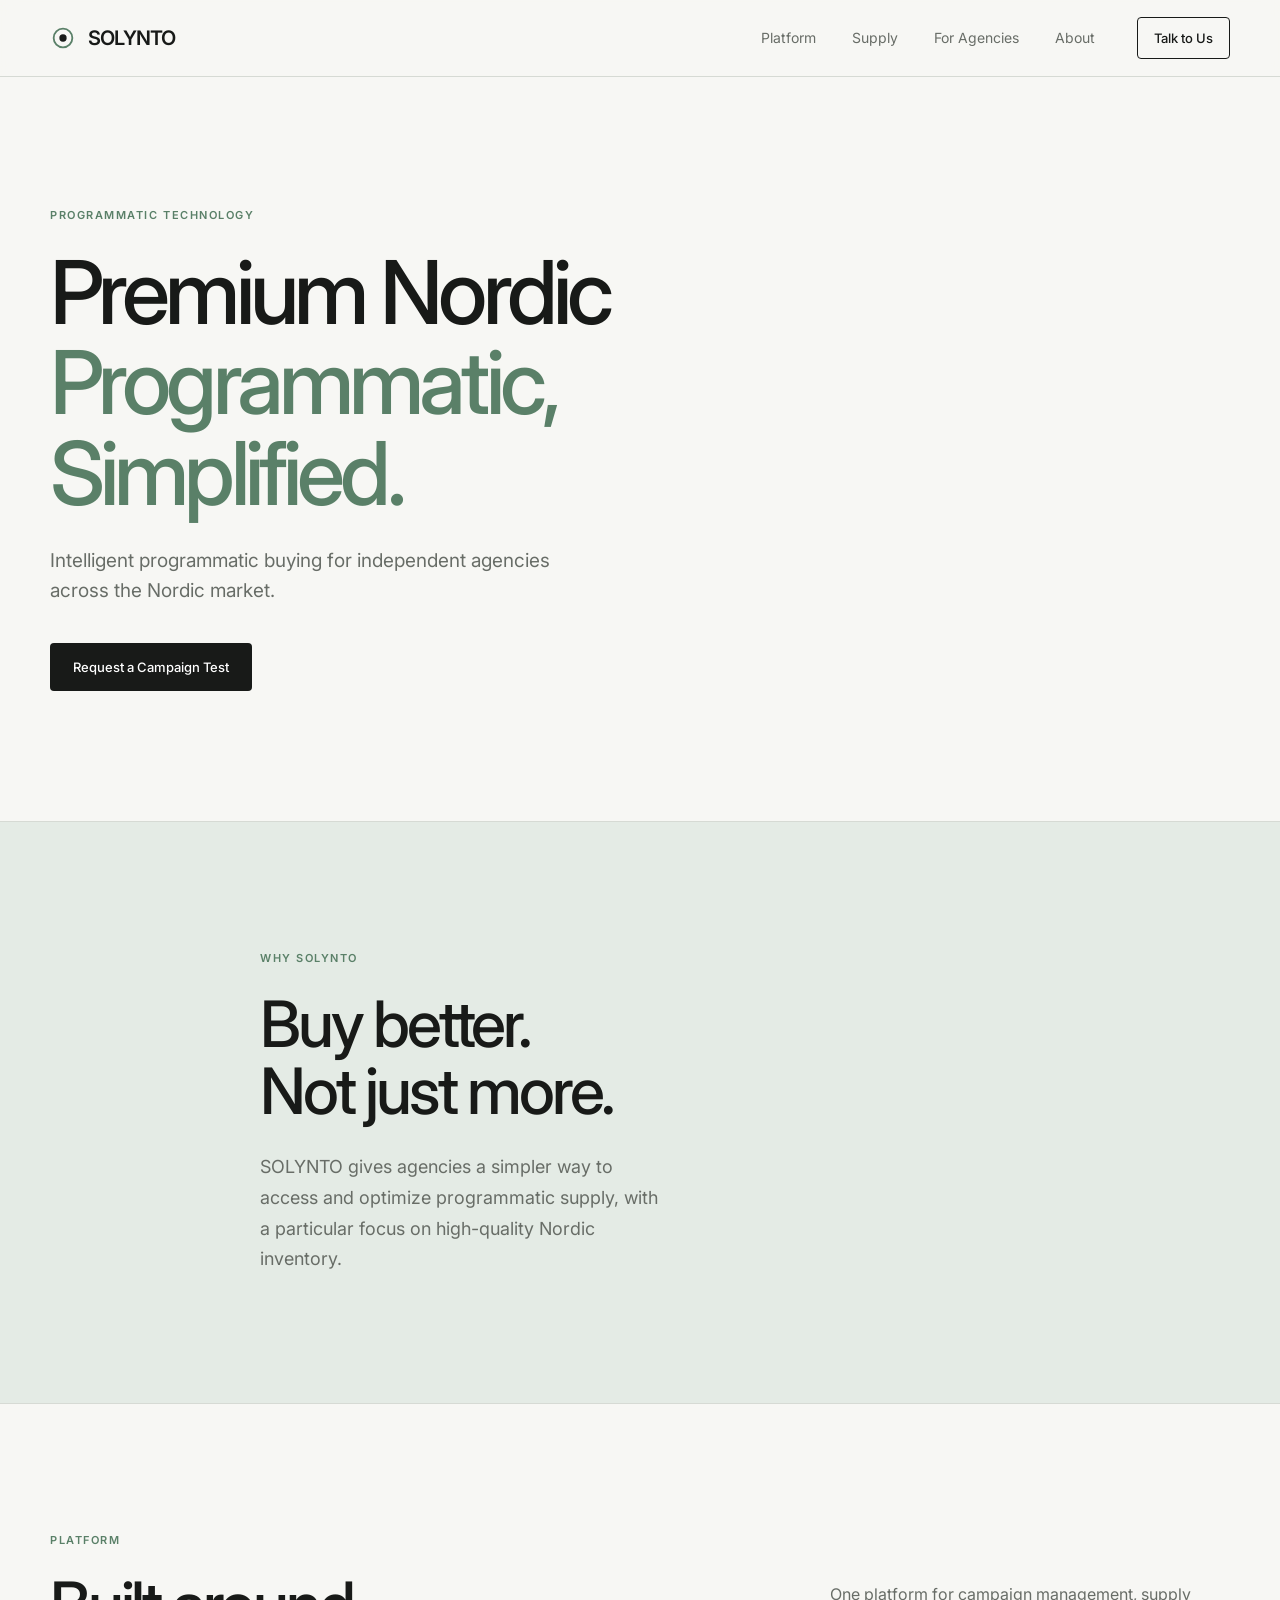
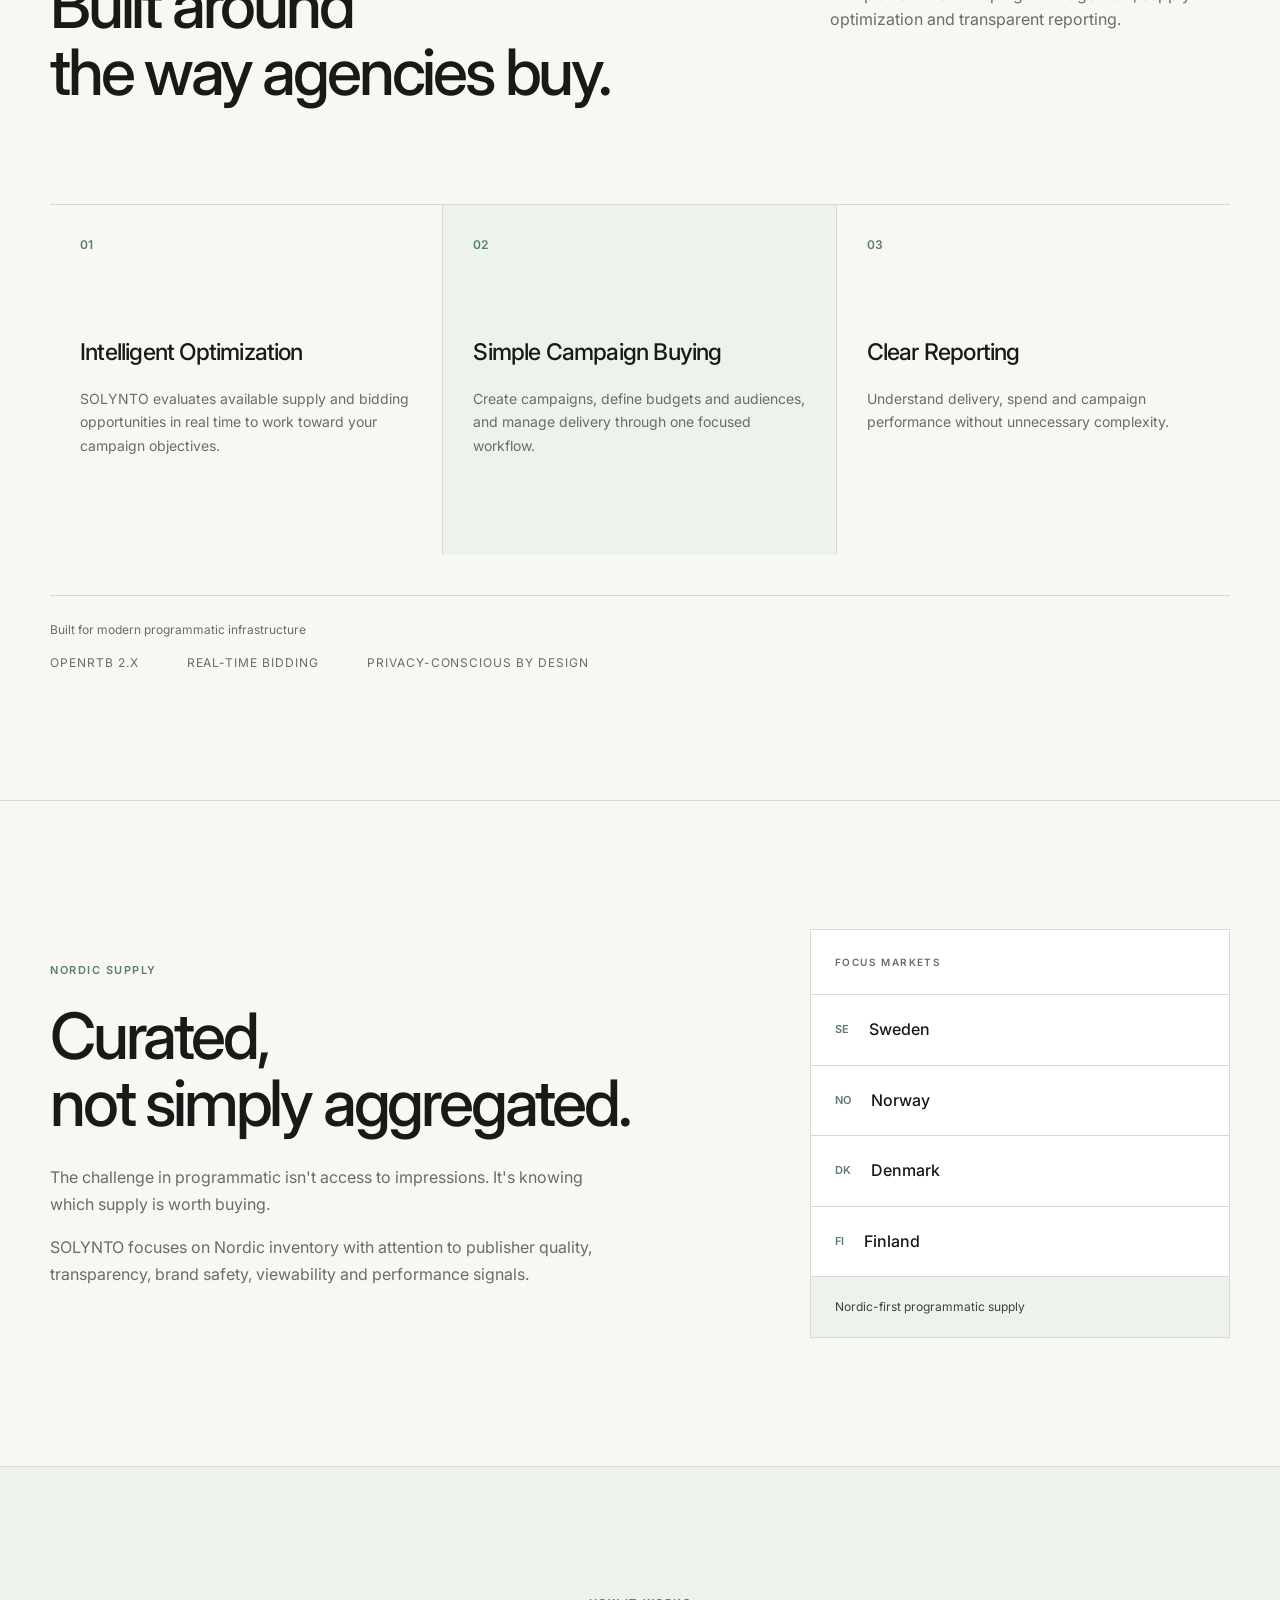
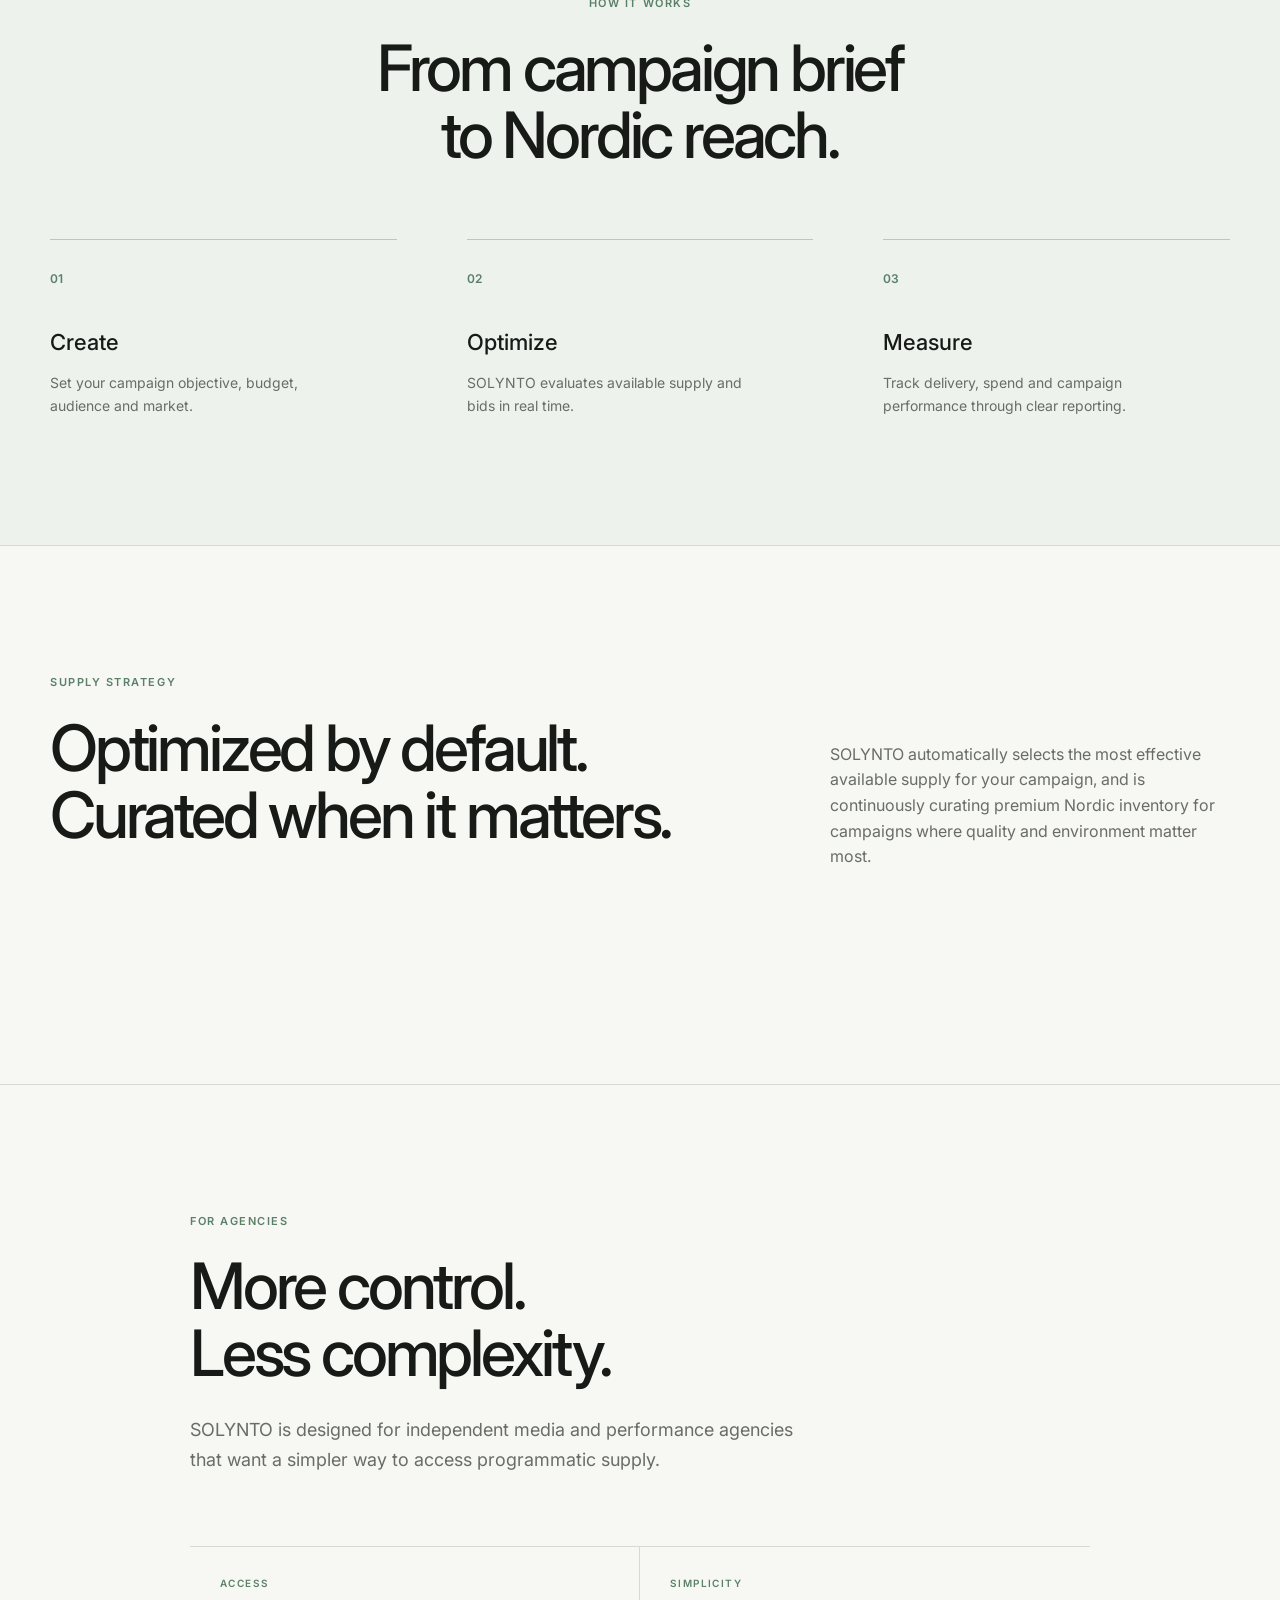
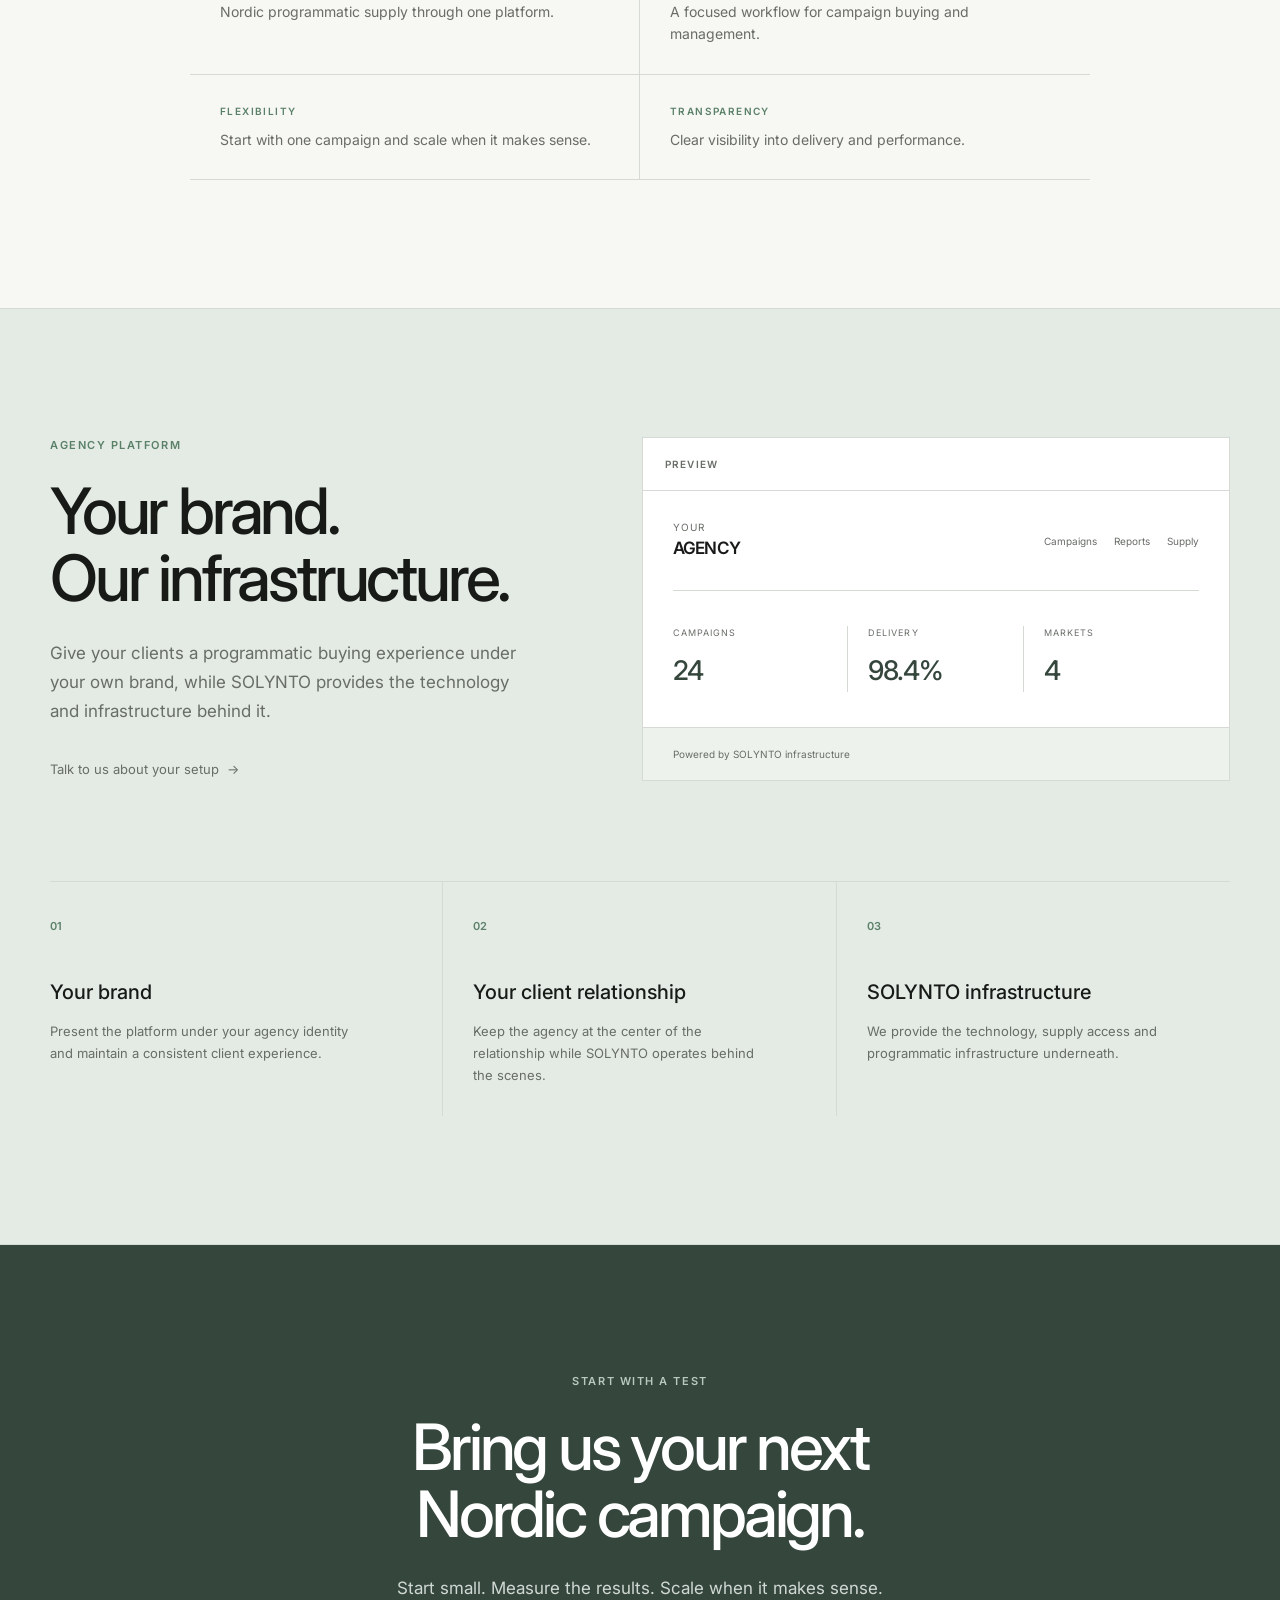
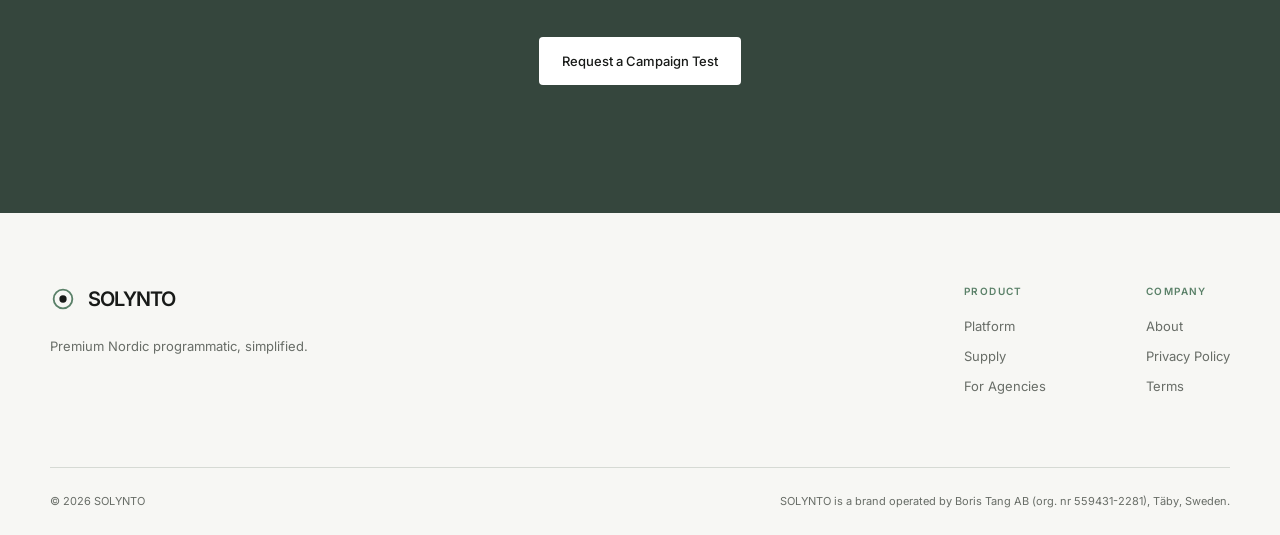
==== index.html @ 1b552c91 "SOLYNTO brand website: static marketing site Pure HTML/CSS single-page site with about and legal pag" ====
<!DOCTYPE html>
<html lang="en">
<head>
  <meta charset="UTF-8" />
  <meta name="viewport" content="width=device-width, initial-scale=1.0" />

  <title>SOLYNTO — Premium Nordic Programmatic</title>
  <meta name="description" content="SOLYNTO helps independent agencies access premium Nordic programmatic inventory through intelligent, simplified buying." />

  <meta property="og:type" content="website" />
  <meta property="og:site_name" content="SOLYNTO" />
  <meta property="og:title" content="SOLYNTO — Premium Nordic Programmatic, Simplified." />
  <meta property="og:description" content="Intelligent programmatic buying for independent agencies across the Nordic market." />
  <meta property="og:url" content="https://solynto.com/" />
  <meta property="og:image" content="https://solynto.com/og-image.png" />
  <meta property="og:image:width" content="1200" />
  <meta property="og:image:height" content="630" />

  <link rel="icon" href="favicon.svg" type="image/svg+xml" />

  <link rel="preconnect" href="https://fonts.googleapis.com">
  <link rel="preconnect" href="https://fonts.gstatic.com" crossorigin>
  <link
    href="https://fonts.googleapis.com/css2?family=Inter:wght@400;500;600&display=swap"
    rel="stylesheet"
  />

  <link rel="stylesheet" href="style.css" />
</head>

<body>
  <!-- NAVIGATION -->
  <header class="site-header">
    <div class="container nav">
      <a href="index.html" class="logo">
        <svg class="logo-mark" viewBox="0 0 64 64" aria-hidden="true"><circle cx="32" cy="32" r="23" fill="none" stroke="#5a8068" stroke-width="4.5"/><circle cx="32" cy="32" r="9" fill="#181a18"/></svg>
        SOLYNTO
      </a>

      <nav class="nav-links">
        <a href="index.html#platform">Platform</a>
        <a href="index.html#supply">Supply</a>
        <a href="index.html#agencies">For Agencies</a>
        <a href="about.html">About</a>
      </nav>

      <a href="mailto:info@solynto.com?subject=Talk%20to%20SOLYNTO" class="nav-cta">
        Talk to Us
      </a>
    </div>
  </header>


  <main>

    <!-- HERO -->
    <section class="hero">
      <div class="container">

        <div class="hero-copy">

          <div class="eyebrow">
            PROGRAMMATIC TECHNOLOGY
          </div>

          <h1>
            Premium Nordic
            <span>Programmatic, Simplified.</span>
          </h1>

          <p class="hero-text">
            Intelligent programmatic buying for independent agencies
            across the Nordic market.
          </p>

          <div class="hero-actions">
            <a href="mailto:info@solynto.com?subject=Campaign%20Test%20Request" class="button button-dark">
              Request a Campaign Test
            </a>
          </div>

        </div>

      </div>
    </section>


    <!-- INTRO -->
    <section class="section section--soft">
      <div class="container container--narrow">
        <div class="section-head section-head--narrow">

          <div class="eyebrow">
            WHY SOLYNTO
          </div>

          <h2>
            Buy better.
            <br />
            Not just more.
          </h2>

          <p>
            SOLYNTO gives agencies a simpler way to access and optimize
            programmatic supply, with a particular focus on high-quality
            Nordic inventory.
          </p>

        </div>
      </div>
    </section>


    <!-- FEATURES -->
    <section class="section features" id="platform">
      <div class="container">

        <div class="section-head">
          <div>
            <div class="eyebrow">PLATFORM</div>

            <h2>
              Built around
              <br />
              the way agencies buy.
            </h2>
          </div>

          <p>
            One platform for campaign management, supply optimization
            and transparent reporting.
          </p>
        </div>


        <div class="feature-grid">

          <article class="feature-card">
            <div class="feature-number">01</div>

            <h3>
              Intelligent Optimization
            </h3>

            <p>
              SOLYNTO evaluates available supply and bidding
              opportunities in real time to work toward your
              campaign objectives.
            </p>
          </article>


          <article class="feature-card">
            <div class="feature-number">02</div>

            <h3>
              Simple Campaign Buying
            </h3>

            <p>
              Create campaigns, define budgets and audiences,
              and manage delivery through one focused workflow.
            </p>
          </article>


          <article class="feature-card">
            <div class="feature-number">03</div>

            <h3>
              Clear Reporting
            </h3>

            <p>
              Understand delivery, spend and campaign performance
              without unnecessary complexity.
            </p>
          </article>

        </div>


        <div class="tech-strip">
          <p>
            Built for modern programmatic infrastructure
          </p>

          <div>
            <span>OpenRTB 2.x</span>
            <span>Real-time bidding</span>
            <span>Privacy-conscious by design</span>
          </div>
        </div>

      </div>
    </section>


    <!-- SUPPLY -->
    <section class="section supply-section" id="supply">
      <div class="container supply-grid">

        <div class="supply-copy">

          <div class="eyebrow">
            NORDIC SUPPLY
          </div>

          <h2>
            Curated,
            <br />
            not simply aggregated.
          </h2>

          <p>
            The challenge in programmatic isn't access to impressions.
            It's knowing which supply is worth buying.
          </p>

          <p>
            SOLYNTO focuses on Nordic inventory with attention to
            publisher quality, transparency, brand safety,
            viewability and performance signals.
          </p>

        </div>


        <div class="supply-panel">

          <div class="panel-title">
            FOCUS MARKETS
          </div>

          <div class="market">
            <span>SE</span>
            <strong>Sweden</strong>
          </div>

          <div class="market">
            <span>NO</span>
            <strong>Norway</strong>
          </div>

          <div class="market">
            <span>DK</span>
            <strong>Denmark</strong>
          </div>

          <div class="market">
            <span>FI</span>
            <strong>Finland</strong>
          </div>

          <div class="panel-bottom">
            Nordic-first programmatic supply
          </div>

        </div>

      </div>
    </section>


    <!-- HOW IT WORKS -->
    <section class="section section--tint process">
      <div class="container">

        <div class="section-head section-head--center">

          <div class="eyebrow">
            HOW IT WORKS
          </div>

          <h2>
            From campaign brief
            <br />
            to Nordic reach.
          </h2>

        </div>


        <div class="process-grid">

          <div class="process-item">
            <span>01</span>

            <h3>Create</h3>

            <p>
              Set your campaign objective, budget, audience
              and market.
            </p>
          </div>


          <div class="process-item">
            <span>02</span>

            <h3>Optimize</h3>

            <p>
              SOLYNTO evaluates available supply and bids
              in real time.
            </p>
          </div>


          <div class="process-item">
            <span>03</span>

            <h3>Measure</h3>

            <p>
              Track delivery, spend and campaign performance
              through clear reporting.
            </p>
          </div>

        </div>

      </div>
    </section>


    <!-- SUPPLY STRATEGY -->
    <section class="section strategy">
      <div class="container">

        <div class="eyebrow">
          SUPPLY STRATEGY
        </div>

        <div class="section-head">

          <h2>
            Optimized by default.
            <br />
            Curated when it matters.
          </h2>

          <p>
            SOLYNTO automatically selects the most effective
            available supply for your campaign, and is
            continuously curating premium Nordic inventory
            for campaigns where quality and environment
            matter most.
          </p>

        </div>

      </div>
    </section>


    <!-- AGENCIES -->
    <section class="section agency-section" id="agencies">
      <div class="container container--mid">

        <div class="eyebrow">
          FOR AGENCIES
        </div>

        <h2>
          More control.
          <br />
          Less complexity.
        </h2>

        <p>
          SOLYNTO is designed for independent media and
          performance agencies that want a simpler way to
          access programmatic supply.
        </p>


        <div class="agency-points">

          <div>
            <strong>ACCESS</strong>
            <span>
              Nordic programmatic supply through one platform.
            </span>
          </div>

          <div>
            <strong>SIMPLICITY</strong>
            <span>
              A focused workflow for campaign buying and management.
            </span>
          </div>

          <div>
            <strong>FLEXIBILITY</strong>
            <span>
              Start with one campaign and scale when it makes sense.
            </span>
          </div>

          <div>
            <strong>TRANSPARENCY</strong>
            <span>
              Clear visibility into delivery and performance.
            </span>
          </div>

        </div>

      </div>
    </section>


    <!-- AGENCY-BRANDED PLATFORM -->
    <section class="section section--soft white-label-section">
      <div class="container white-label-grid">

        <div class="white-label-copy">

          <div class="eyebrow">
            AGENCY PLATFORM
          </div>

          <h2>
            Your brand.
            <br />
            Our infrastructure.
          </h2>

          <p>
            Give your clients a programmatic buying experience
            under your own brand, while SOLYNTO provides the
            technology and infrastructure behind it.
          </p>

          <a href="mailto:info@solynto.com?subject=Agency%20Platform%20Inquiry" class="text-link">
            Talk to us about your setup
            <span>→</span>
          </a>

        </div>


        <div class="white-label-panel">

          <div class="white-label-header">
            <span>PREVIEW</span>
          </div>

          <div class="platform-brand">
            <div class="mock-logo">
              YOUR
              <strong>AGENCY</strong>
            </div>

            <div class="mock-nav">
              Campaigns
              Reports
              Supply
            </div>
          </div>

          <div class="platform-line"></div>

          <div class="platform-metrics">

            <div>
              <span>CAMPAIGNS</span>
              <strong>24</strong>
            </div>

            <div>
              <span>DELIVERY</span>
              <strong>98.4%</strong>
            </div>

            <div>
              <span>MARKETS</span>
              <strong>4</strong>
            </div>

          </div>

          <div class="platform-footer">
            Powered by SOLYNTO infrastructure
          </div>

        </div>

      </div>


      <div class="container white-label-points">

        <div>
          <strong>01</strong>

          <h3>Your brand</h3>

          <p>
            Present the platform under your agency identity
            and maintain a consistent client experience.
          </p>
        </div>


        <div>
          <strong>02</strong>

          <h3>Your client relationship</h3>

          <p>
            Keep the agency at the center of the relationship
            while SOLYNTO operates behind the scenes.
          </p>
        </div>


        <div>
          <strong>03</strong>

          <h3>SOLYNTO infrastructure</h3>

          <p>
            We provide the technology, supply access and
            programmatic infrastructure underneath.
          </p>
        </div>

      </div>
    </section>


    <!-- CTA -->
    <section class="section section--dark cta-section" id="contact">
      <div class="container cta-inner">

        <div class="eyebrow">
          START WITH A TEST
        </div>

        <h2>
          Bring us your next
          <br />
          Nordic campaign.
        </h2>

        <p>
          Start small. Measure the results. Scale when it makes sense.
        </p>

        <a href="mailto:info@solynto.com?subject=Campaign%20Test%20Request" class="button button-light">
          Request a Campaign Test
        </a>

      </div>
    </section>

  </main>


  <!-- FOOTER -->
  <footer class="footer">
    <div class="container footer-top">

      <div>
        <a href="index.html" class="logo">
          <svg class="logo-mark" viewBox="0 0 64 64" aria-hidden="true"><circle cx="32" cy="32" r="23" fill="none" stroke="#5a8068" stroke-width="4.5"/><circle cx="32" cy="32" r="9" fill="#181a18"/></svg>
          SOLYNTO
        </a>

        <p>
          Premium Nordic programmatic,
          simplified.
        </p>
      </div>

      <div class="footer-links">

        <div>
          <span>PRODUCT</span>
          <a href="index.html#platform">Platform</a>
          <a href="index.html#supply">Supply</a>
          <a href="index.html#agencies">For Agencies</a>
        </div>

        <div>
          <span>COMPANY</span>
          <a href="about.html">About</a>
          <a href="privacy.html">Privacy Policy</a>
          <a href="terms.html">Terms</a>
        </div>

      </div>

    </div>


    <div class="container footer-bottom">

      <span>
        © 2026 SOLYNTO
      </span>

      <span>
        SOLYNTO is a brand operated by Boris Tang AB
        (org. nr 559431-2281), Täby, Sweden.
      </span>

    </div>
  </footer>

</body>
</html>
---- style.css ----
/* Design tokens */
:root {
  --bg: #f7f7f4;
  --surface: #ffffff;
  --surface-soft: #e4ebe5;
  --surface-green: #edf2ed;
  --text: #181a18;
  --muted: #686d67;
  --green: #5a8068;
  --green-dark: #35463d;
  --green-light: #b8c9bd;
  --border: #d6dad4;
  --max-width: 1180px;
  --radius: 4px;
  --section-pad: clamp(90px, 10vw, 150px);
}

/* Reset */
* { box-sizing: border-box; }

html { scroll-behavior: smooth; }

body {
  margin: 0;
  background: var(--bg);
  color: var(--text);
  font-family: Inter, -apple-system, BlinkMacSystemFont, "Segoe UI", sans-serif;
  font-size: 16px;
  line-height: 1.6;
}

a { color: inherit; text-decoration: none; }

/* Layout */
.container { width: min(calc(100% - 48px), var(--max-width)); margin-inline: auto; }
.container--mid { max-width: 900px; }
.container--narrow { max-width: 760px; }

.section { padding: var(--section-pad) 0; border-top: 1px solid var(--border); }
.section--soft { background: var(--surface-soft); }
.section--tint { background: var(--surface-green); }
.section--dark { background: var(--green-dark); color: #fff; }

/* Typography */
.eyebrow { color: var(--green); font-size: 11px; font-weight: 600; letter-spacing: 0.14em; text-transform: uppercase; }

.section-head { display: flex; justify-content: space-between; gap: 80px; margin-bottom: 70px; }
.section-head > p { max-width: 400px; margin-top: 50px; color: var(--muted); }
.section-head--center { display: block; text-align: center; }
.section-head--center p { margin-inline: auto; }
.section-head--narrow { display: block; max-width: 650px; margin-bottom: 0; }
.section-head--narrow p { margin: 0; color: var(--muted); font-size: 18px; line-height: 1.7; }

.section-head h1,
.section-head h2,
.supply-copy h2,
.agency-section h2,
.white-label-copy h2,
.cta-inner h2 {
  margin: 22px 0 28px;
  font-size: clamp(36px, 5vw, 64px);
  font-weight: 500;
  letter-spacing: -0.05em;
  line-height: 1.05;
}

/* Navigation */
.site-header {
  position: sticky;
  top: 0;
  z-index: 100;
  background: rgba(247, 247, 244, 0.92);
  -webkit-backdrop-filter: blur(8px);
  backdrop-filter: blur(8px);
  border-bottom: 1px solid var(--border);
}

section[id] { scroll-margin-top: 84px; }

.nav { height: 76px; display: flex; align-items: center; justify-content: space-between; }

.logo { display: inline-flex; align-items: center; gap: 12px; font-size: 20px; font-weight: 600; letter-spacing: -0.04em; }
.logo-mark { width: 26px; height: 26px; flex-shrink: 0; }

.nav-links { display: flex; gap: 36px; margin-left: auto; margin-right: 42px; }
.nav-links a { color: var(--muted); font-size: 14px; transition: color 0.2s ease; }
.nav-links a:hover { color: var(--green-dark); }

.nav-cta {
  padding: 10px 16px;
  border: 1px solid var(--text);
  border-radius: var(--radius);
  font-size: 13px;
  font-weight: 500;
  transition: background 0.2s ease, color 0.2s ease;
}
.nav-cta:hover { background: var(--text); color: #fff; }

/* Buttons */
.button {
  display: inline-flex;
  align-items: center;
  justify-content: center;
  min-height: 48px;
  padding: 0 22px;
  border: 1px solid transparent;
  border-radius: var(--radius);
  font-size: 13px;
  font-weight: 500;
  transition: background 0.2s ease, color 0.2s ease;
}
.button-dark { background: var(--text); color: #fff; }
.button-dark:hover { background: var(--green-dark); }
.button-light { background: #fff; color: var(--text); }
.button-light:hover { background: var(--surface-green); }

.text-link { display: inline-flex; align-items: center; gap: 8px; color: var(--muted); font-size: 13px; transition: color 0.2s ease; }
.text-link:hover { color: var(--green-dark); }

/* Hero */
.hero { padding: clamp(80px, 11vw, 130px) 0; }

.hero h1 {
  max-width: 720px;
  margin: 22px 0 28px;
  font-size: clamp(48px, 7vw, 88px);
  font-weight: 500;
  letter-spacing: -0.055em;
  line-height: 1.03;
}
.hero h1 span { color: var(--green); }

.hero-text { max-width: 560px; margin: 0; color: var(--muted); font-size: 19px; line-height: 1.55; }

.hero-actions { display: flex; flex-wrap: wrap; align-items: center; gap: 28px; margin-top: 38px; }

/* Feature cards */
.feature-grid {
  display: grid;
  grid-template-columns: repeat(3, 1fr);
  border-top: 1px solid var(--border);
}
.feature-card { min-height: 350px; padding: 30px; border-right: 1px solid var(--border); }
.feature-card:last-child { border-right: none; }
.feature-card:nth-child(2) { background: var(--surface-green); }

.feature-number { color: var(--green); font-size: 12px; font-weight: 600; }
.feature-card h3 { margin: 80px 0 16px; font-size: 23px; font-weight: 500; letter-spacing: -0.035em; }
.feature-card p { margin: 0; color: var(--muted); font-size: 14px; line-height: 1.7; }

/* Tech credibility */
.tech-strip { margin-top: 40px; padding-top: 24px; border-top: 1px solid var(--border); }
.tech-strip p { margin: 0 0 14px; color: var(--muted); font-size: 12px; }
.tech-strip div {
  display: flex;
  flex-wrap: wrap;
  gap: 12px 48px;
  color: var(--muted);
  font-size: 12px;
  letter-spacing: 0.08em;
  text-transform: uppercase;
}

/* Supply */
.supply-grid { display: grid; grid-template-columns: 1fr 420px; gap: 120px; align-items: center; }
.supply-copy p { max-width: 570px; color: var(--muted); line-height: 1.7; }

.supply-panel { background: var(--surface); border: 1px solid var(--border); }

.panel-title {
  padding: 24px;
  border-bottom: 1px solid var(--border);
  color: var(--muted);
  font-size: 10px;
  font-weight: 600;
  letter-spacing: 0.14em;
}

.market { display: flex; align-items: center; gap: 20px; padding: 22px 24px; border-bottom: 1px solid var(--border); }
.market span { color: var(--green); font-size: 11px; font-weight: 600; }
.market strong { font-weight: 500; }

.panel-bottom { padding: 20px 24px; background: var(--surface-green); color: var(--green-dark); font-size: 12px; }

/* How it works */
.process-grid { display: grid; grid-template-columns: repeat(3, 1fr); gap: 70px; margin-top: 60px; }
.process-item { padding-top: 25px; border-top: 1px solid var(--green-light); }
.process-item > span { color: var(--green); font-size: 12px; font-weight: 600; }
.process-item h3 { margin: 35px 0 12px; font-size: 22px; font-weight: 500; }
.process-item p { max-width: 280px; margin: 0; color: var(--muted); font-size: 14px; }

/* For agencies */
.agency-section .container > p { max-width: 620px; color: var(--muted); font-size: 18px; line-height: 1.7; }

.agency-points {
  display: grid;
  grid-template-columns: 1fr 1fr;
  margin-top: 70px;
  border-top: 1px solid var(--border);
}
.agency-points div { display: flex; flex-direction: column; gap: 10px; padding: 28px 30px; border-bottom: 1px solid var(--border); }
.agency-points div:nth-child(odd) { border-right: 1px solid var(--border); }
.agency-points strong { color: var(--green); font-size: 10px; font-weight: 600; letter-spacing: 0.14em; }
.agency-points span { color: var(--muted); font-size: 14px; }

/* White label */
.white-label-grid {
  display: grid;
  grid-template-columns: minmax(0, 0.9fr) minmax(400px, 1.1fr);
  gap: 110px;
  align-items: center;
}
.white-label-copy > p { max-width: 500px; margin: 0 0 30px; color: var(--muted); font-size: 17px; line-height: 1.7; }

.white-label-panel { background: var(--surface); border: 1px solid var(--border); }

.white-label-header {
  display: flex;
  align-items: center;
  justify-content: space-between;
  padding: 18px 22px;
  border-bottom: 1px solid var(--border);
  color: var(--muted);
  font-size: 10px;
  font-weight: 600;
  letter-spacing: 0.13em;
}
.platform-brand { display: flex; align-items: center; justify-content: space-between; padding: 28px 30px; }
.mock-logo { display: flex; flex-direction: column; color: var(--muted); font-size: 10px; letter-spacing: 0.12em; }
.mock-logo strong { color: var(--text); font-size: 17px; font-weight: 600; letter-spacing: -0.04em; }
.mock-nav { color: var(--muted); font-size: 10px; word-spacing: 14px; }

.platform-line { height: 1px; margin: 0 30px; background: var(--border); }

.platform-metrics { display: grid; grid-template-columns: repeat(3, 1fr); padding: 35px 30px; }
.platform-metrics div { display: flex; flex-direction: column; gap: 8px; padding-left: 20px; border-right: 1px solid var(--border); }
.platform-metrics div:first-child { padding-left: 0; }
.platform-metrics div:last-child { border-right: none; }
.platform-metrics span { color: var(--muted); font-size: 9px; letter-spacing: 0.12em; }
.platform-metrics strong { color: var(--green-dark); font-size: 27px; font-weight: 500; letter-spacing: -0.04em; }

.platform-footer { padding: 18px 30px; background: var(--surface-green); border-top: 1px solid var(--border); color: var(--muted); font-size: 10px; }

.white-label-points {
  display: grid;
  grid-template-columns: repeat(3, 1fr);
  margin-top: 100px;
  border-top: 1px solid var(--border);
}
.white-label-points > div { padding: 30px; border-right: 1px solid var(--border); }
.white-label-points > div:first-child { padding-left: 0; }
.white-label-points > div:last-child { padding-right: 0; border-right: none; }
.white-label-points > div > strong { color: var(--green); font-size: 11px; font-weight: 600; }
.white-label-points h3 { margin: 38px 0 12px; font-size: 20px; font-weight: 500; }
.white-label-points p { max-width: 300px; margin: 0; color: var(--muted); font-size: 13px; line-height: 1.7; }

/* About / founder */
.founder { margin-top: 48px; padding-top: 32px; border-top: 1px solid var(--border); }
.founder p { margin: 0 0 16px; color: var(--muted); font-size: 16px; line-height: 1.7; }
.founder strong { color: var(--text); font-weight: 500; }
.founder .text-link { margin-top: 8px; }

/* CTA */
.cta-inner { text-align: center; }
.cta-section .eyebrow { color: var(--green-light); }
.cta-section p { margin: 0 auto 35px; color: #d0d8d3; font-size: 17px; }

/* Footer */
.footer-top { display: flex; justify-content: space-between; gap: 100px; padding: 70px 0; }
.footer-top p { max-width: 260px; margin: 16px 0 0; color: var(--muted); font-size: 13px; }

.footer-links { display: flex; gap: 100px; }
.footer-links div { display: flex; flex-direction: column; gap: 9px; }
.footer-links span { margin-bottom: 8px; color: var(--green); font-size: 10px; font-weight: 600; letter-spacing: 0.14em; }
.footer-links a { color: var(--muted); font-size: 13px; }
.footer-links a:hover { color: var(--green-dark); }

.footer-bottom {
  display: flex;
  justify-content: space-between;
  gap: 30px;
  padding: 25px 0;
  border-top: 1px solid var(--border);
  color: var(--muted);
  font-size: 11px;
}

/* Legal pages */
.legal h1 { margin: 22px 0 30px; font-size: clamp(36px, 5vw, 56px); font-weight: 500; letter-spacing: -0.04em; line-height: 1.1; }
.legal h2 { margin: 40px 0 14px; font-size: 20px; font-weight: 500; }
.legal p { margin: 0 0 14px; color: var(--muted); font-size: 15px; line-height: 1.7; }
.legal a { color: var(--green-dark); text-decoration: underline; }

/* One mobile breakpoint */
@media (max-width: 900px) {
  .container { width: min(calc(100% - 40px), var(--max-width)); }

  .nav-links { display: none; }

  .section-head { display: block; }
  .section-head > p { margin-top: 25px; }

  .supply-grid,
  .white-label-grid { grid-template-columns: 1fr; gap: 60px; }

  .feature-grid,
  .process-grid,
  .agency-points,
  .white-label-points { grid-template-columns: 1fr; }

  .process-grid { gap: 40px; }
  .white-label-points { margin-top: 70px; }

  .feature-card { min-height: auto; border-right: none; border-bottom: 1px solid var(--border); }
  .feature-card:last-child { border-bottom: none; }

  .agency-points div:nth-child(odd) { border-right: none; }

  .platform-brand { align-items: flex-start; flex-direction: column; gap: 22px; }
  .platform-metrics { padding: 28px 20px; }
  .platform-metrics strong { font-size: 22px; }

  .white-label-points > div,
  .white-label-points > div:first-child,
  .white-label-points > div:last-child {
    padding: 28px 0;
    border-right: none;
    border-bottom: 1px solid var(--border);
  }
  .white-label-points > div:last-child { border-bottom: none; }

  .footer-top { flex-direction: column; }
  .footer-links { gap: 60px; }
  .footer-bottom { flex-direction: column; }
}
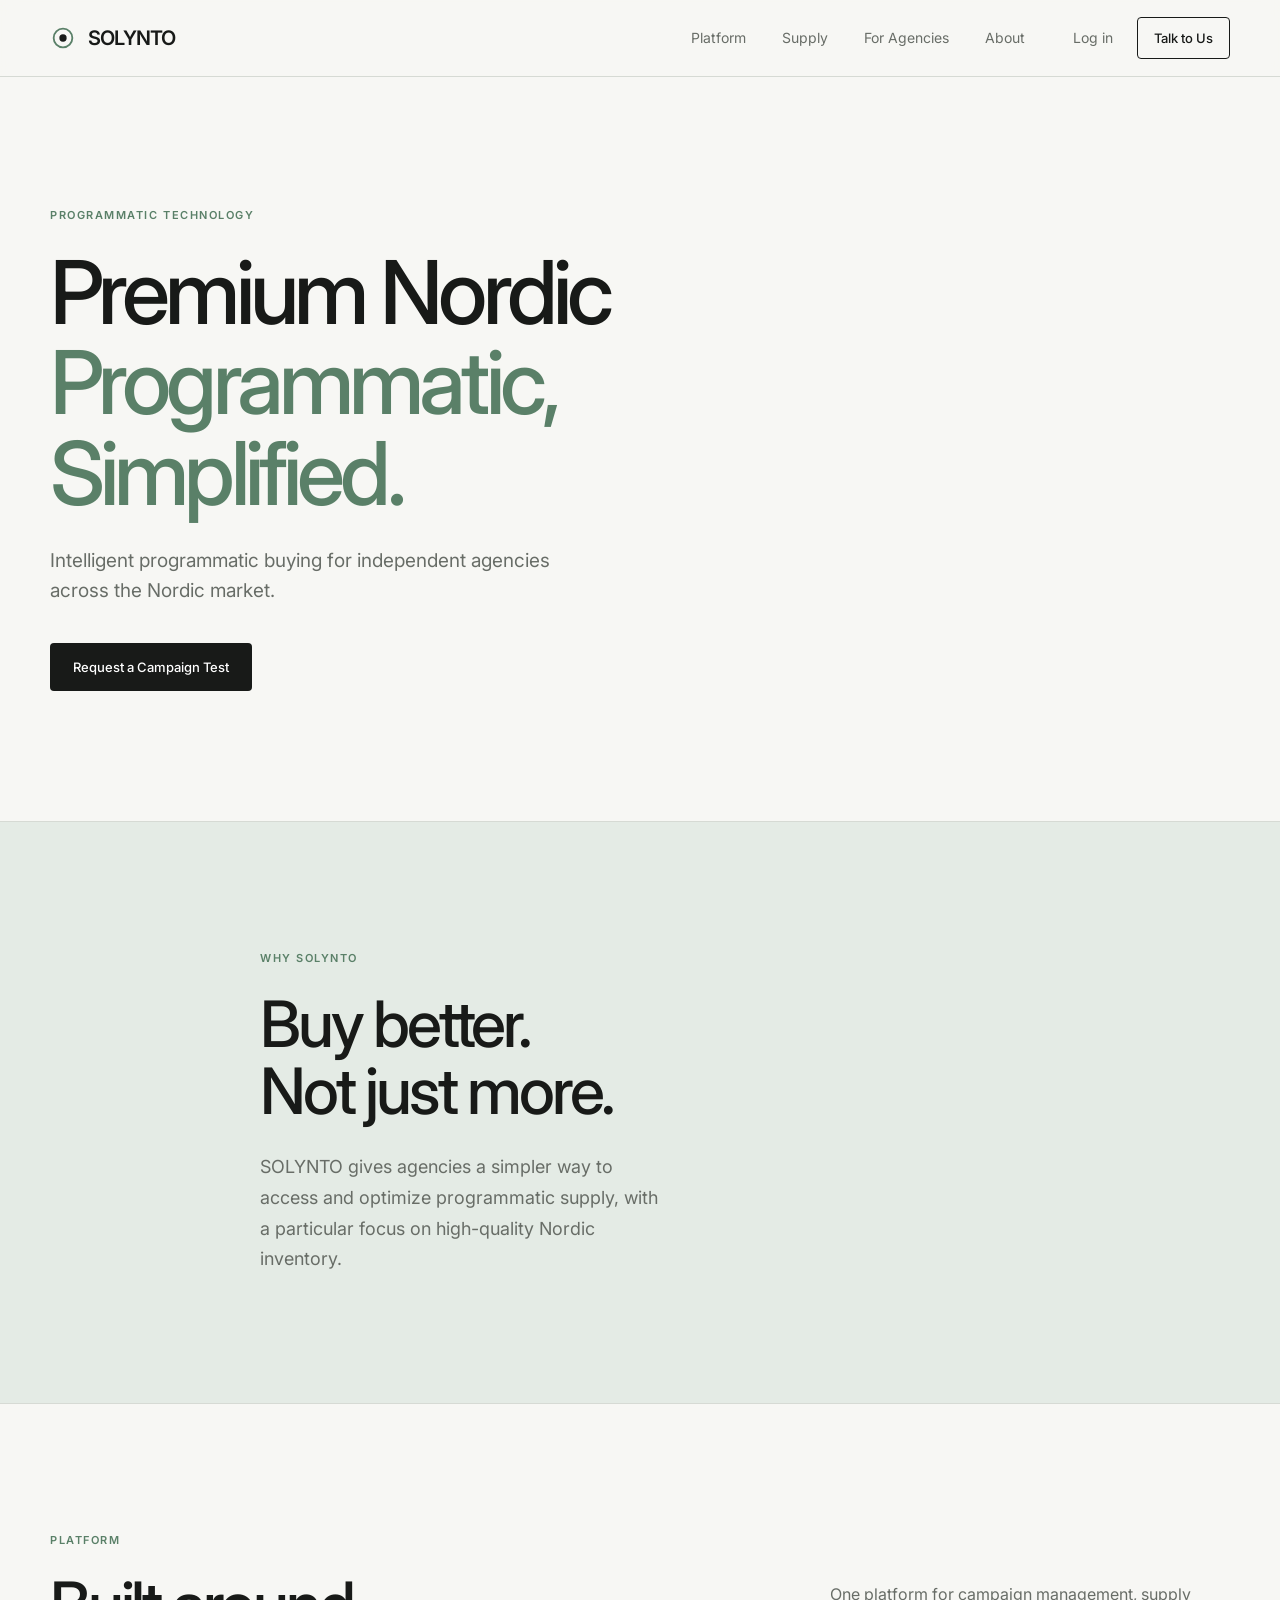
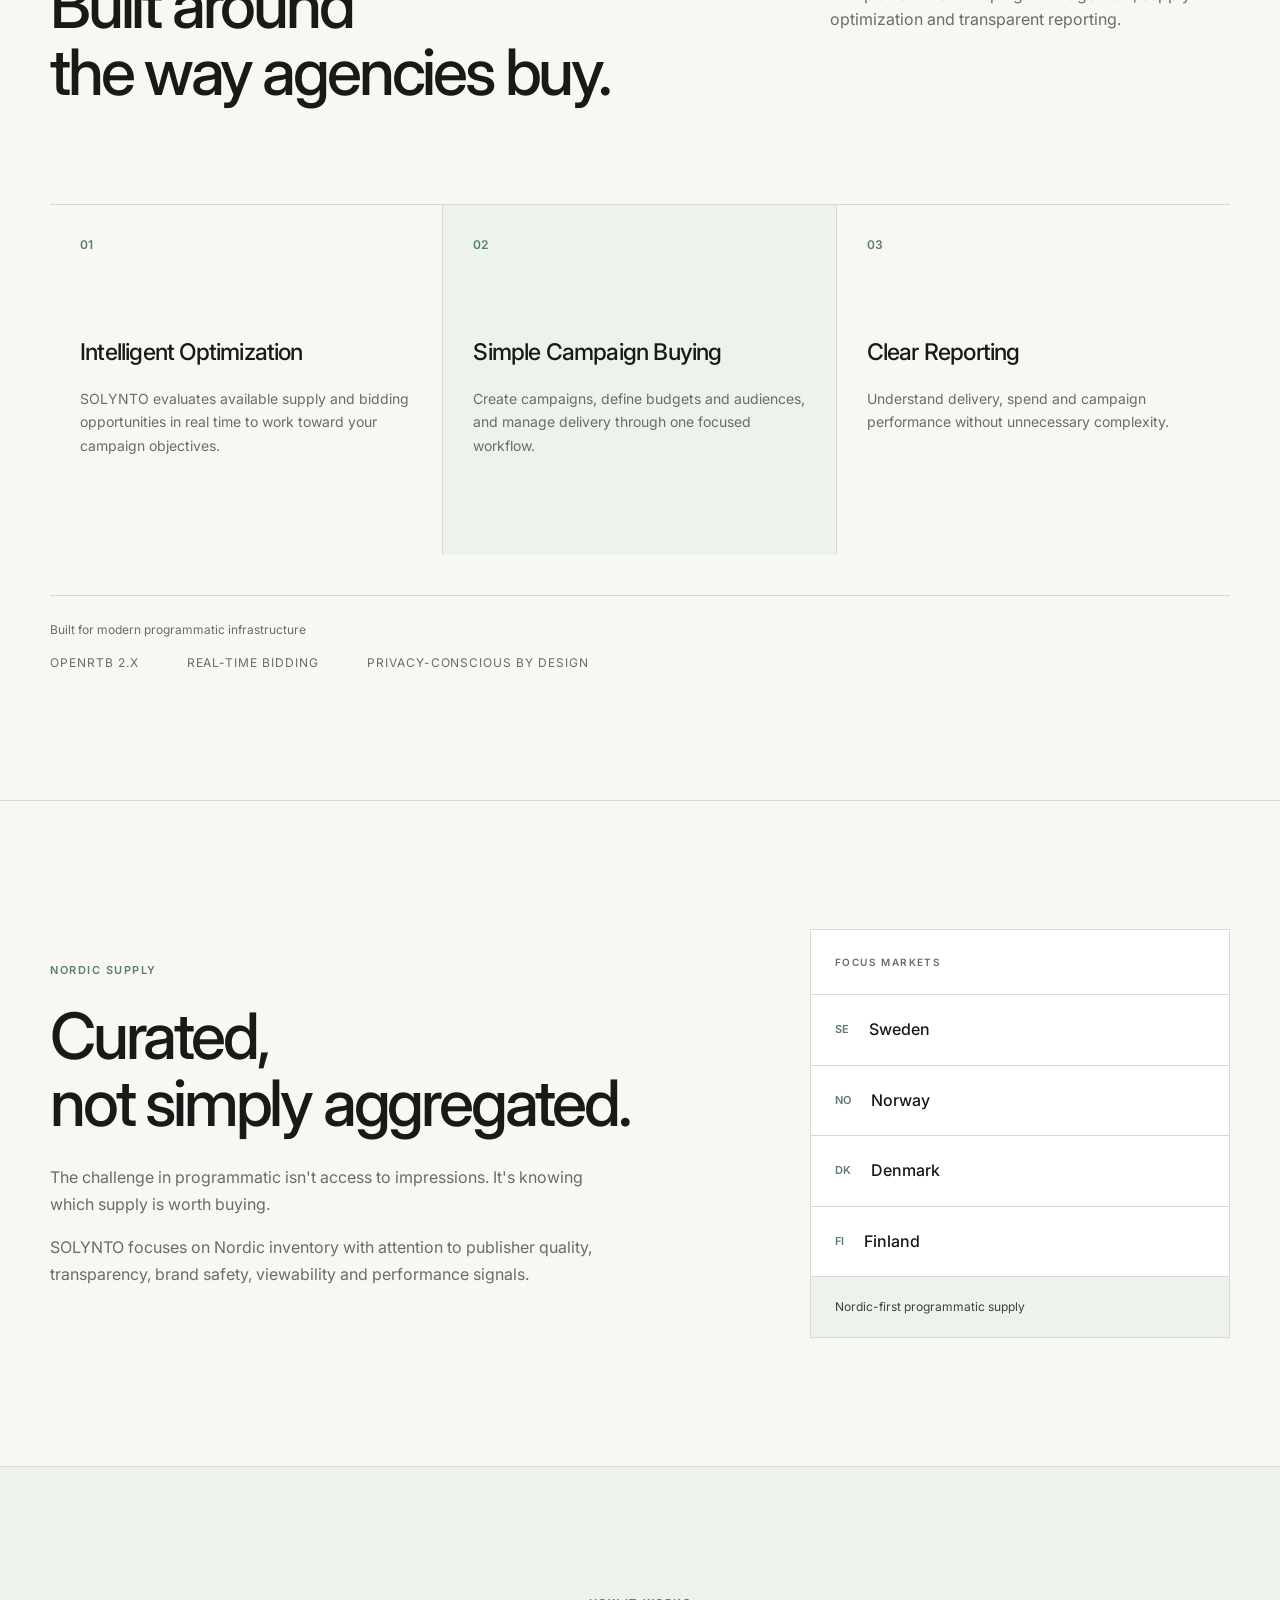
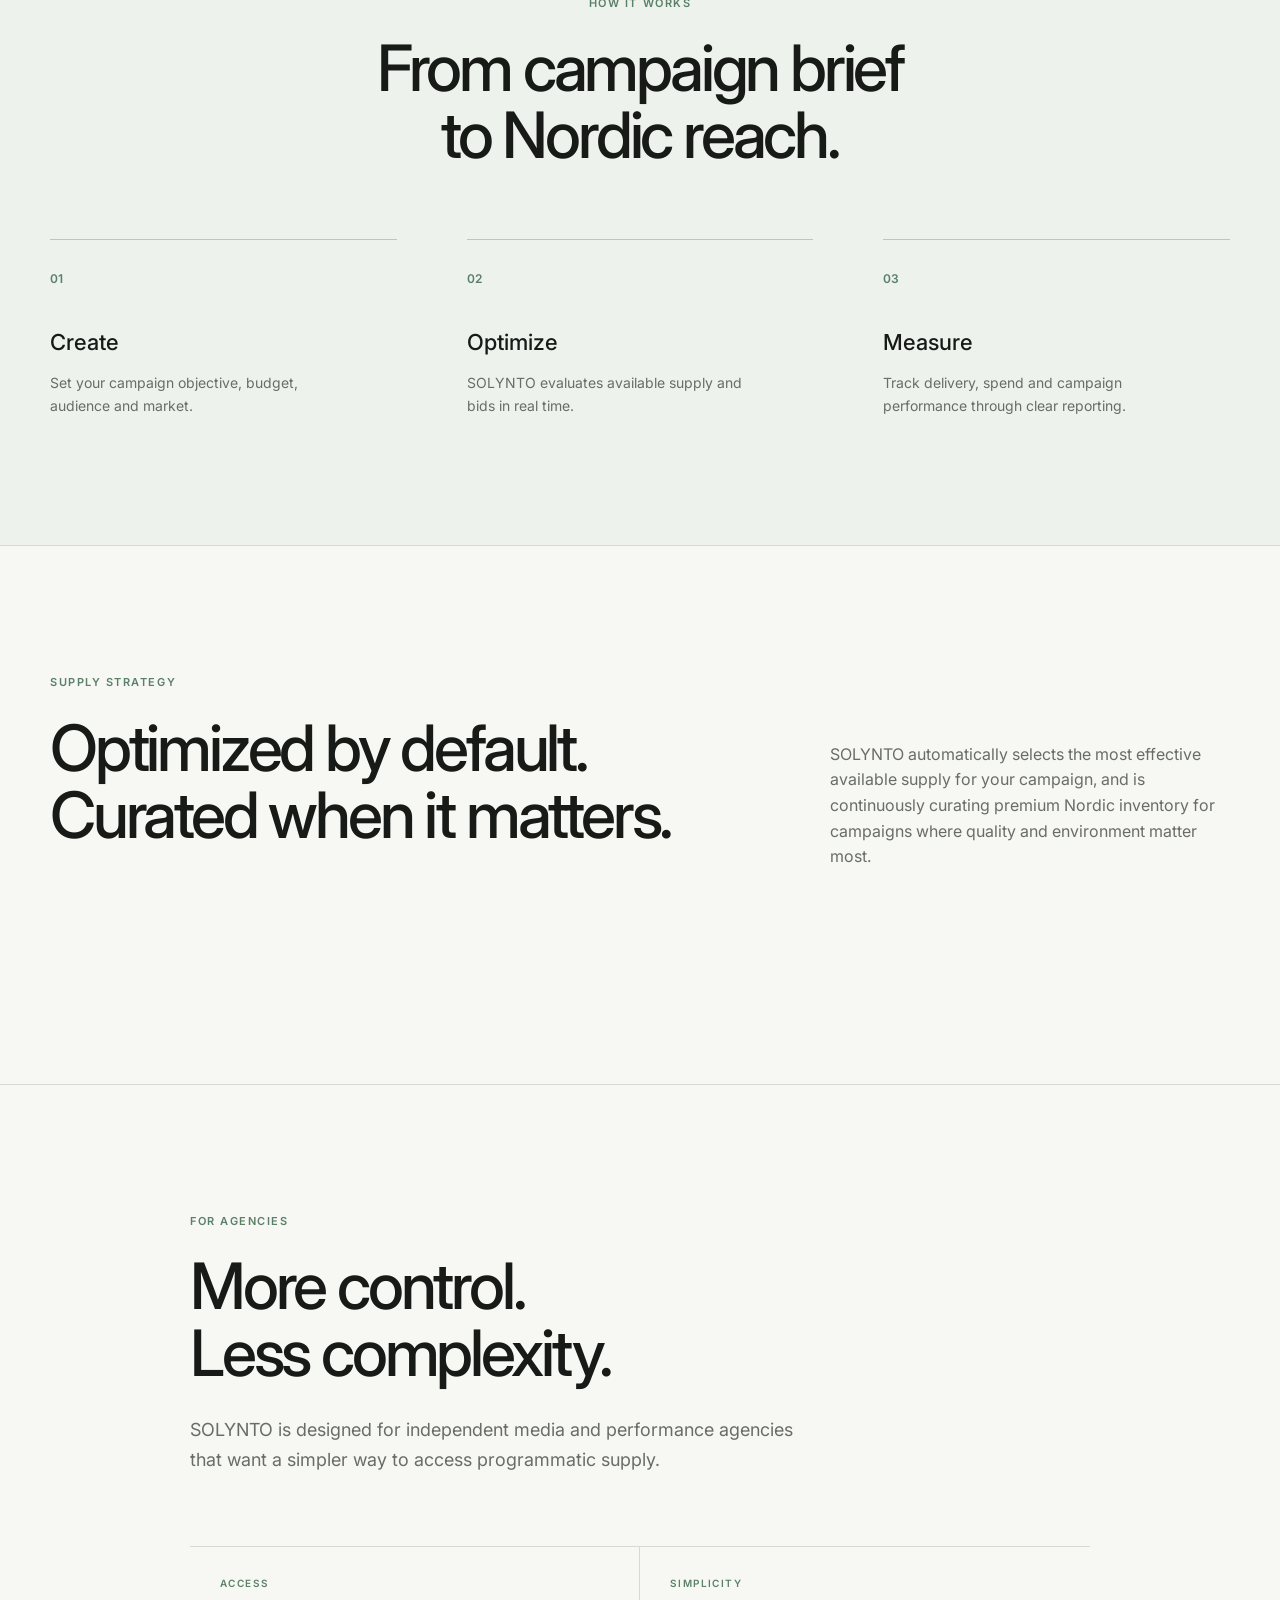
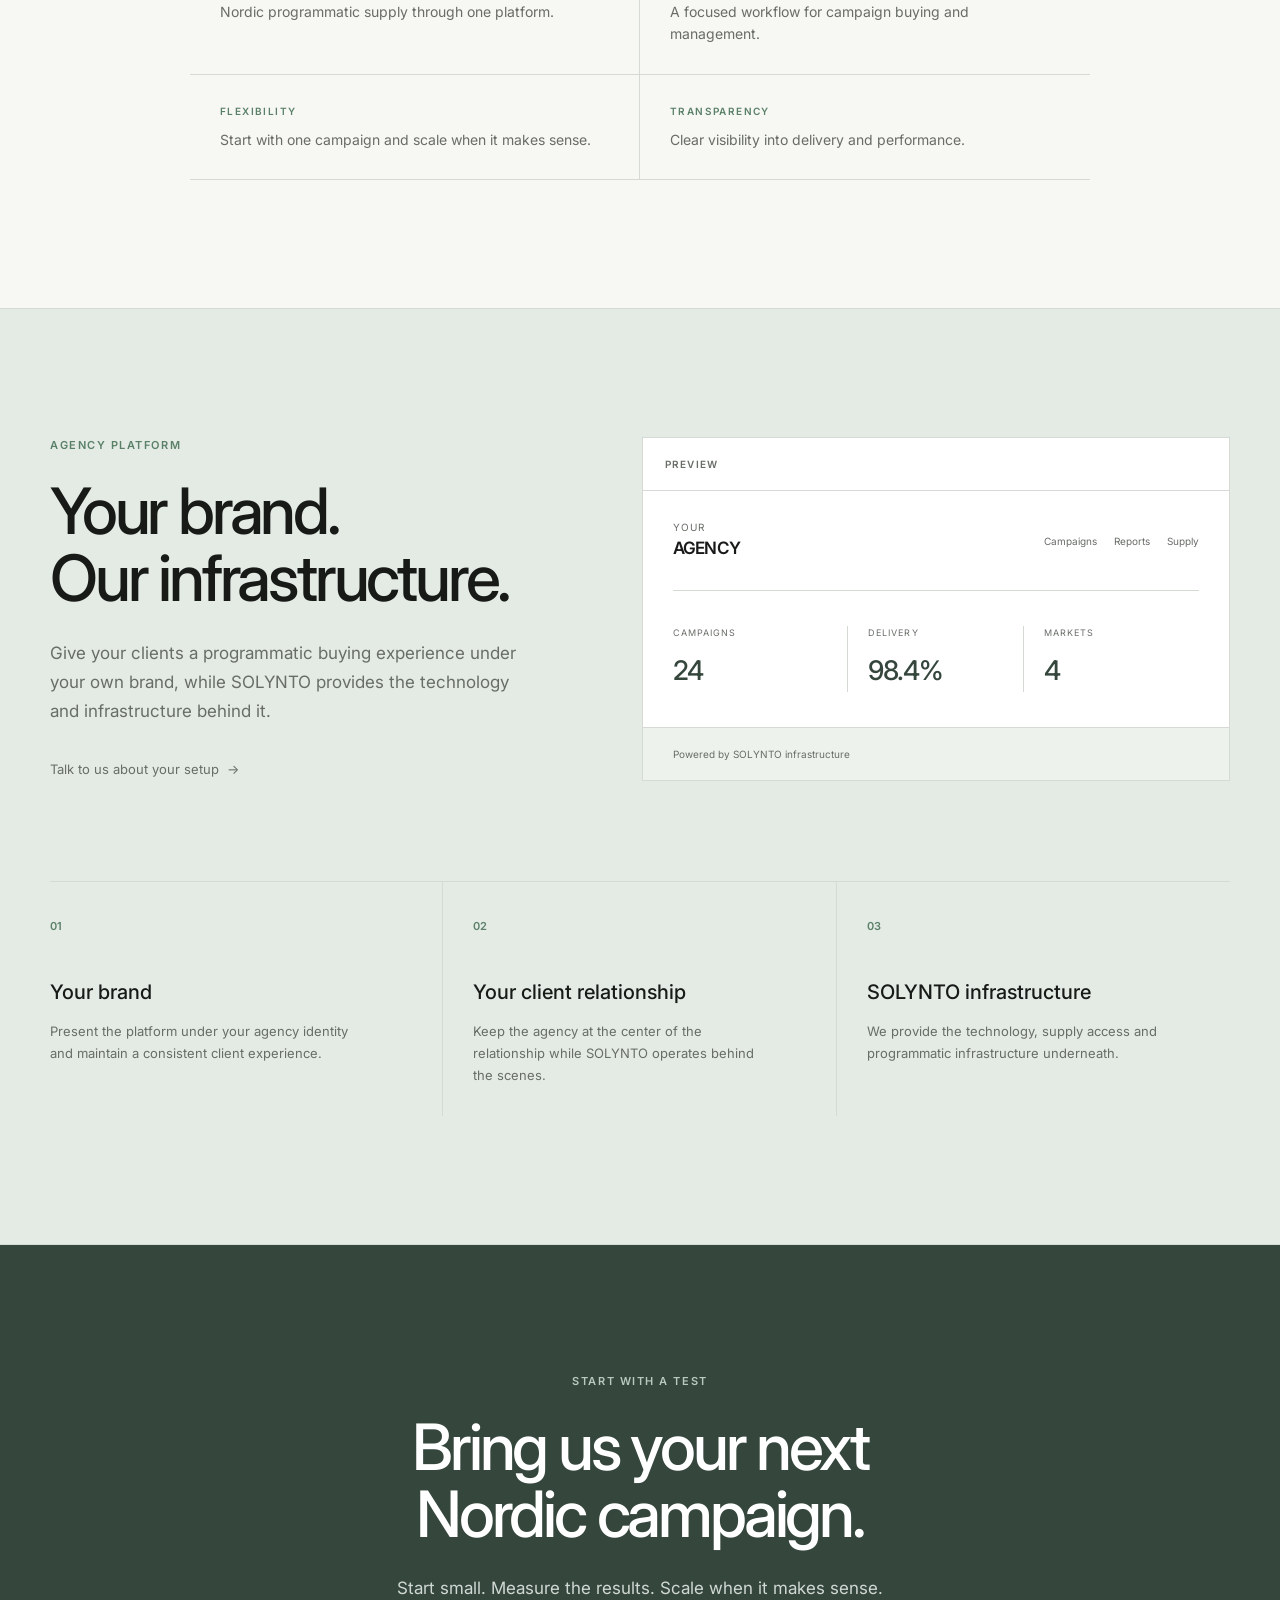
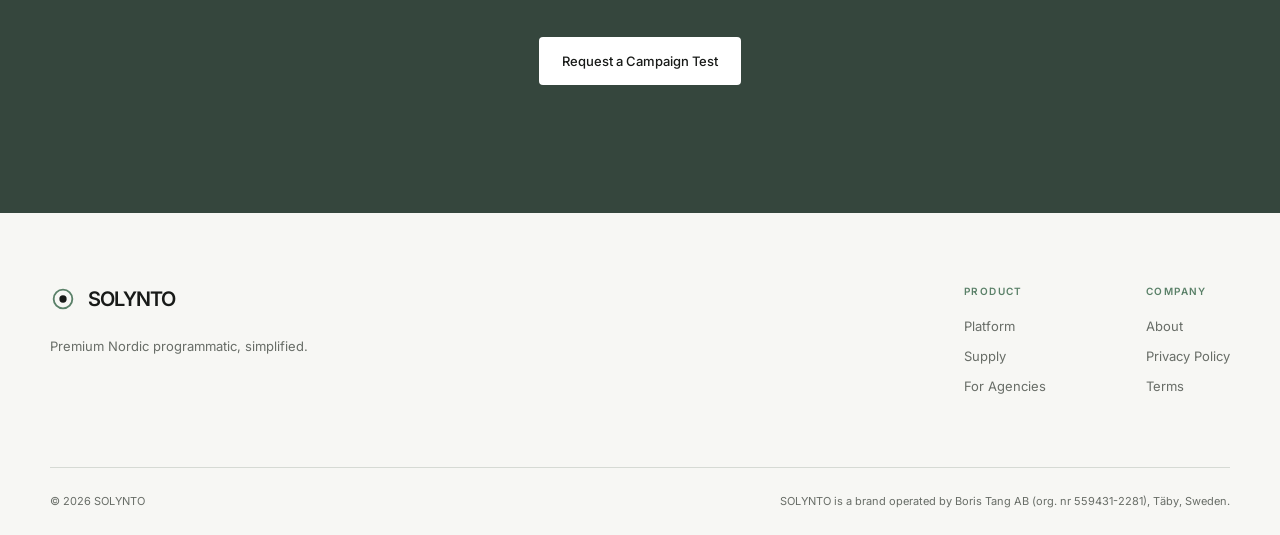
==== commit 97e799ba: "Add Log in link to site header Quiet text link to the platform (platform.solynto.com), placed betwee" ====
--- a/index.html
+++ b/index.html
@@ -44,6 +44,10 @@
         <a href="about.html">About</a>
       </nav>
 
+      <a href="https://platform.solynto.com" class="nav-login">
+        Log in
+      </a>
+
       <a href="mailto:info@solynto.com?subject=Talk%20to%20SOLYNTO" class="nav-cta">
         Talk to Us
       </a>
--- a/style.css
+++ b/style.css
@@ -82,7 +82,10 @@
 .logo { display: inline-flex; align-items: center; gap: 12px; font-size: 20px; font-weight: 600; letter-spacing: -0.04em; }
 .logo-mark { width: 26px; height: 26px; flex-shrink: 0; }
 
-.nav-links { display: flex; gap: 36px; margin-left: auto; margin-right: 42px; }
+.nav-links { display: flex; gap: 36px; margin-left: auto; margin-right: 48px; }
+
+.nav-login { margin-right: 24px; color: var(--muted); font-size: 14px; transition: color 0.2s ease; }
+.nav-login:hover { color: var(--green-dark); }
 .nav-links a { color: var(--muted); font-size: 14px; transition: color 0.2s ease; }
 .nav-links a:hover { color: var(--green-dark); }
 
@@ -296,6 +299,7 @@
   .container { width: min(calc(100% - 40px), var(--max-width)); }
 
   .nav-links { display: none; }
+  .nav-login { margin-left: auto; }
 
   .section-head { display: block; }
   .section-head > p { margin-top: 25px; }
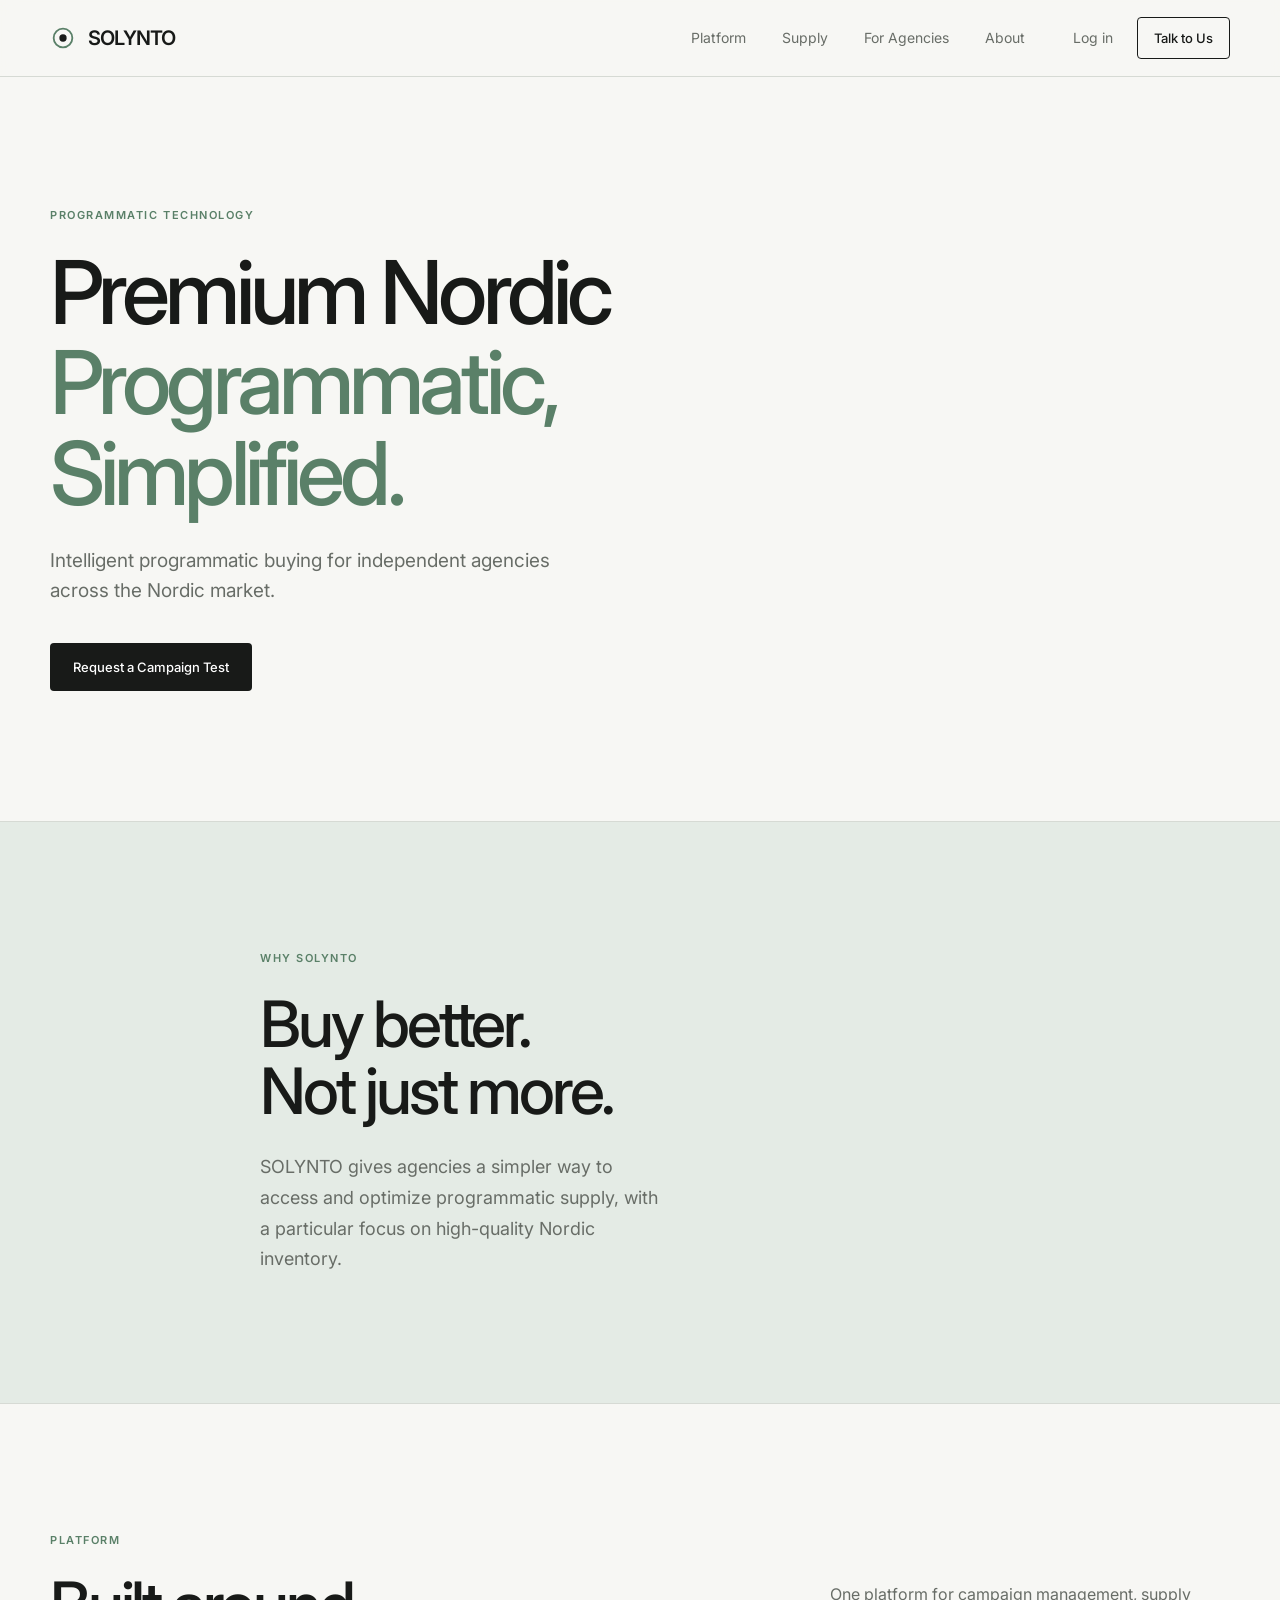
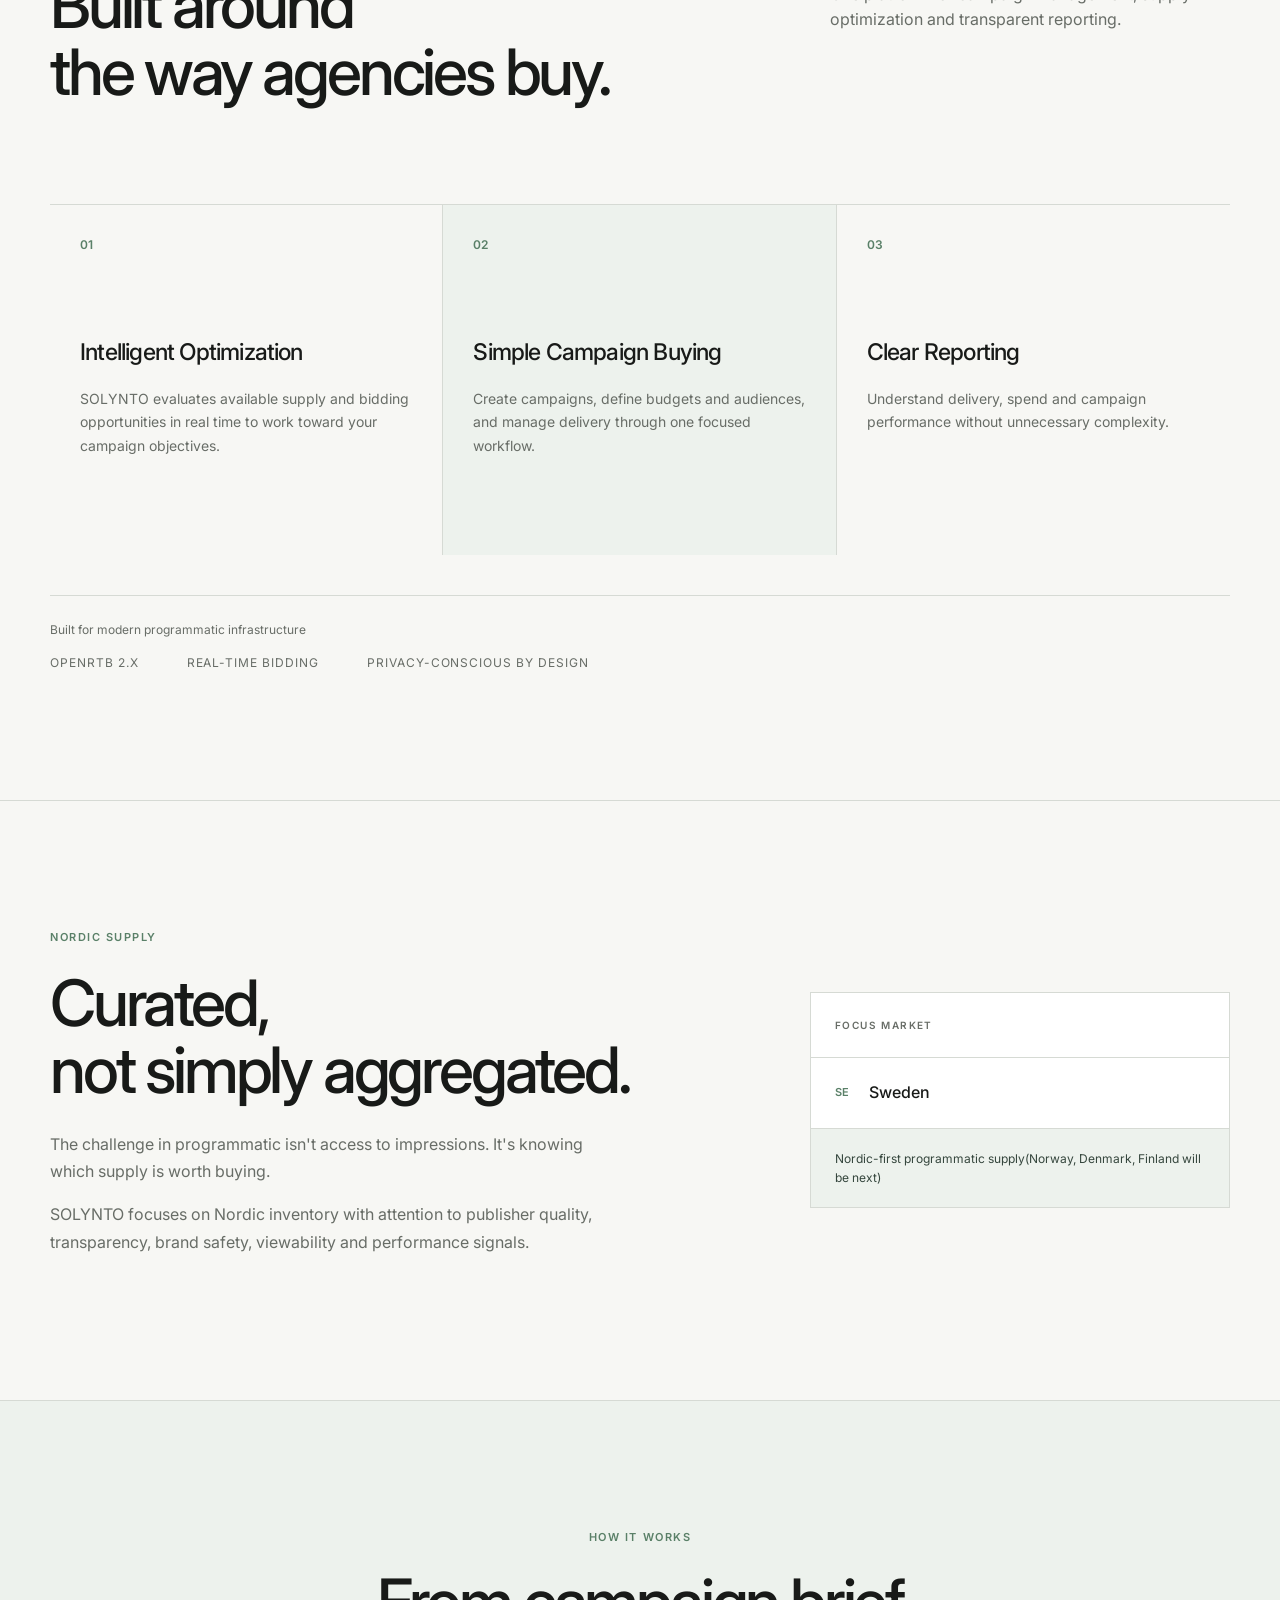
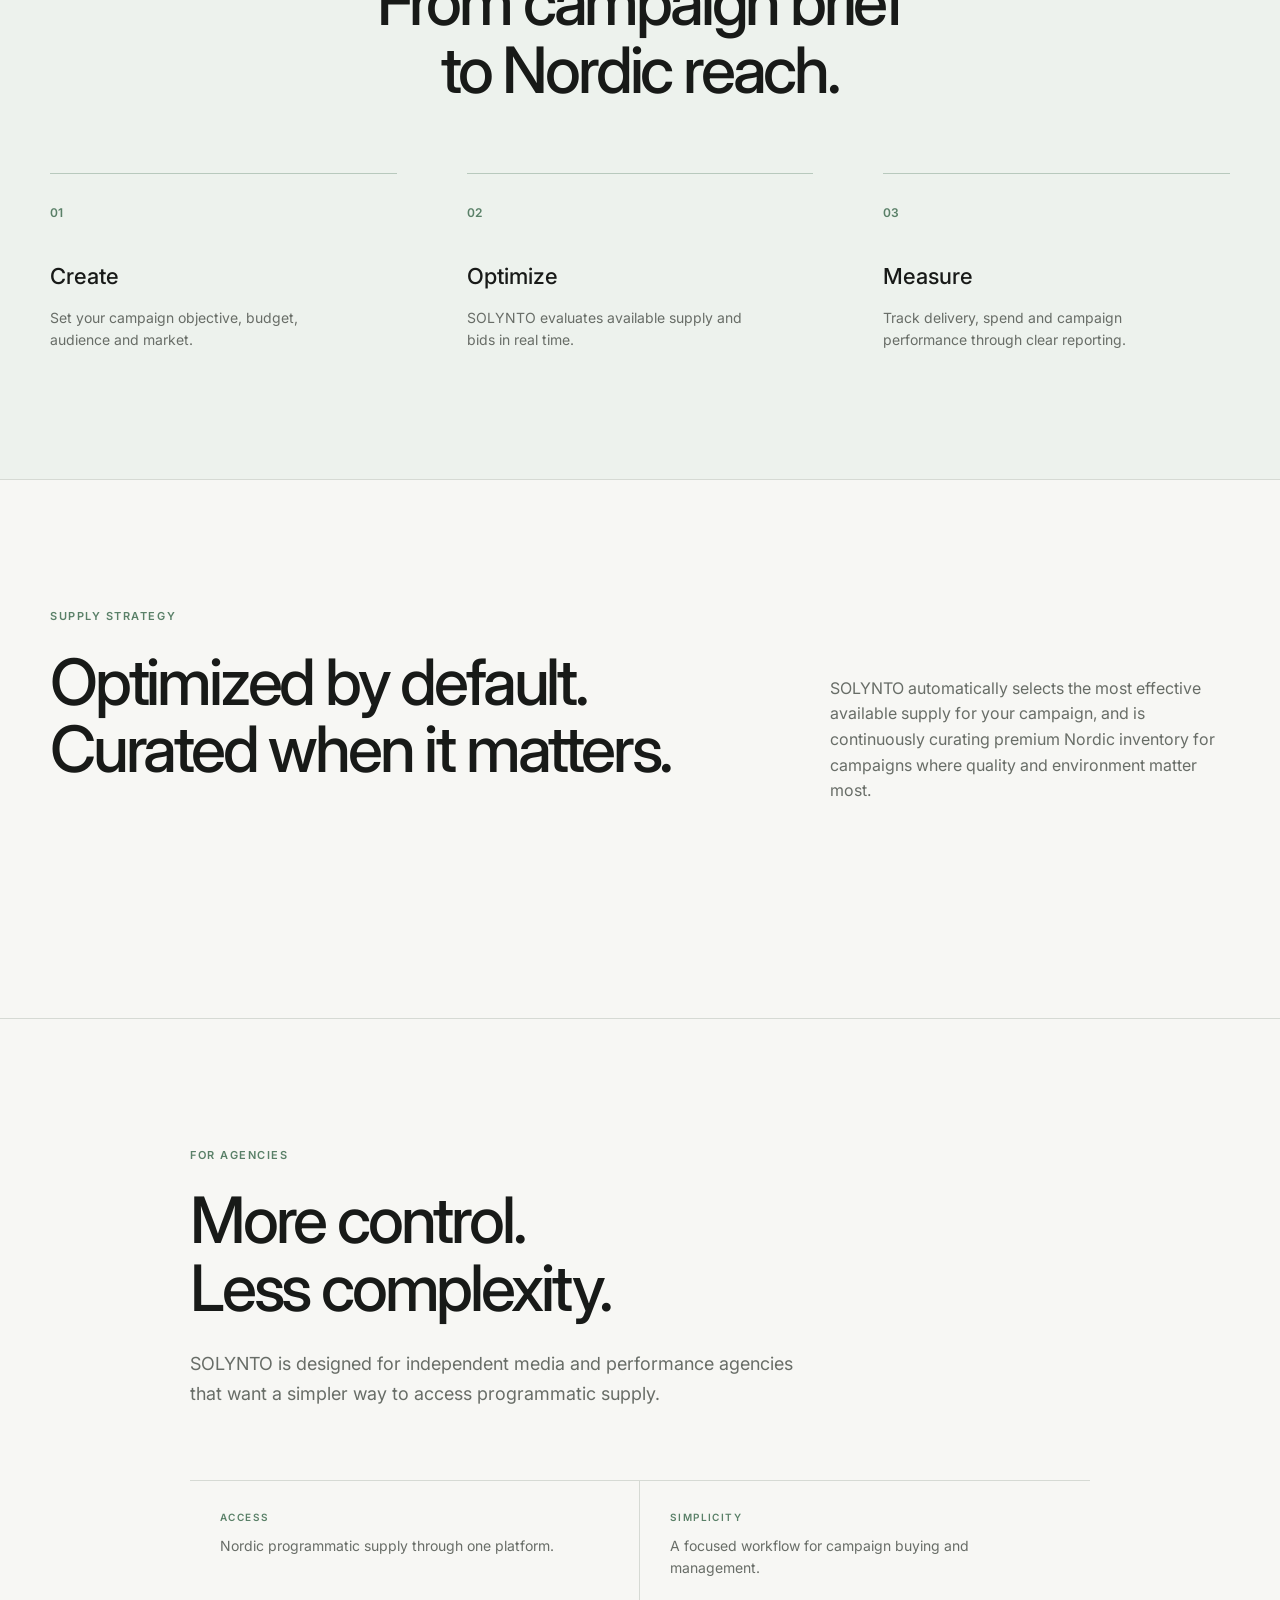
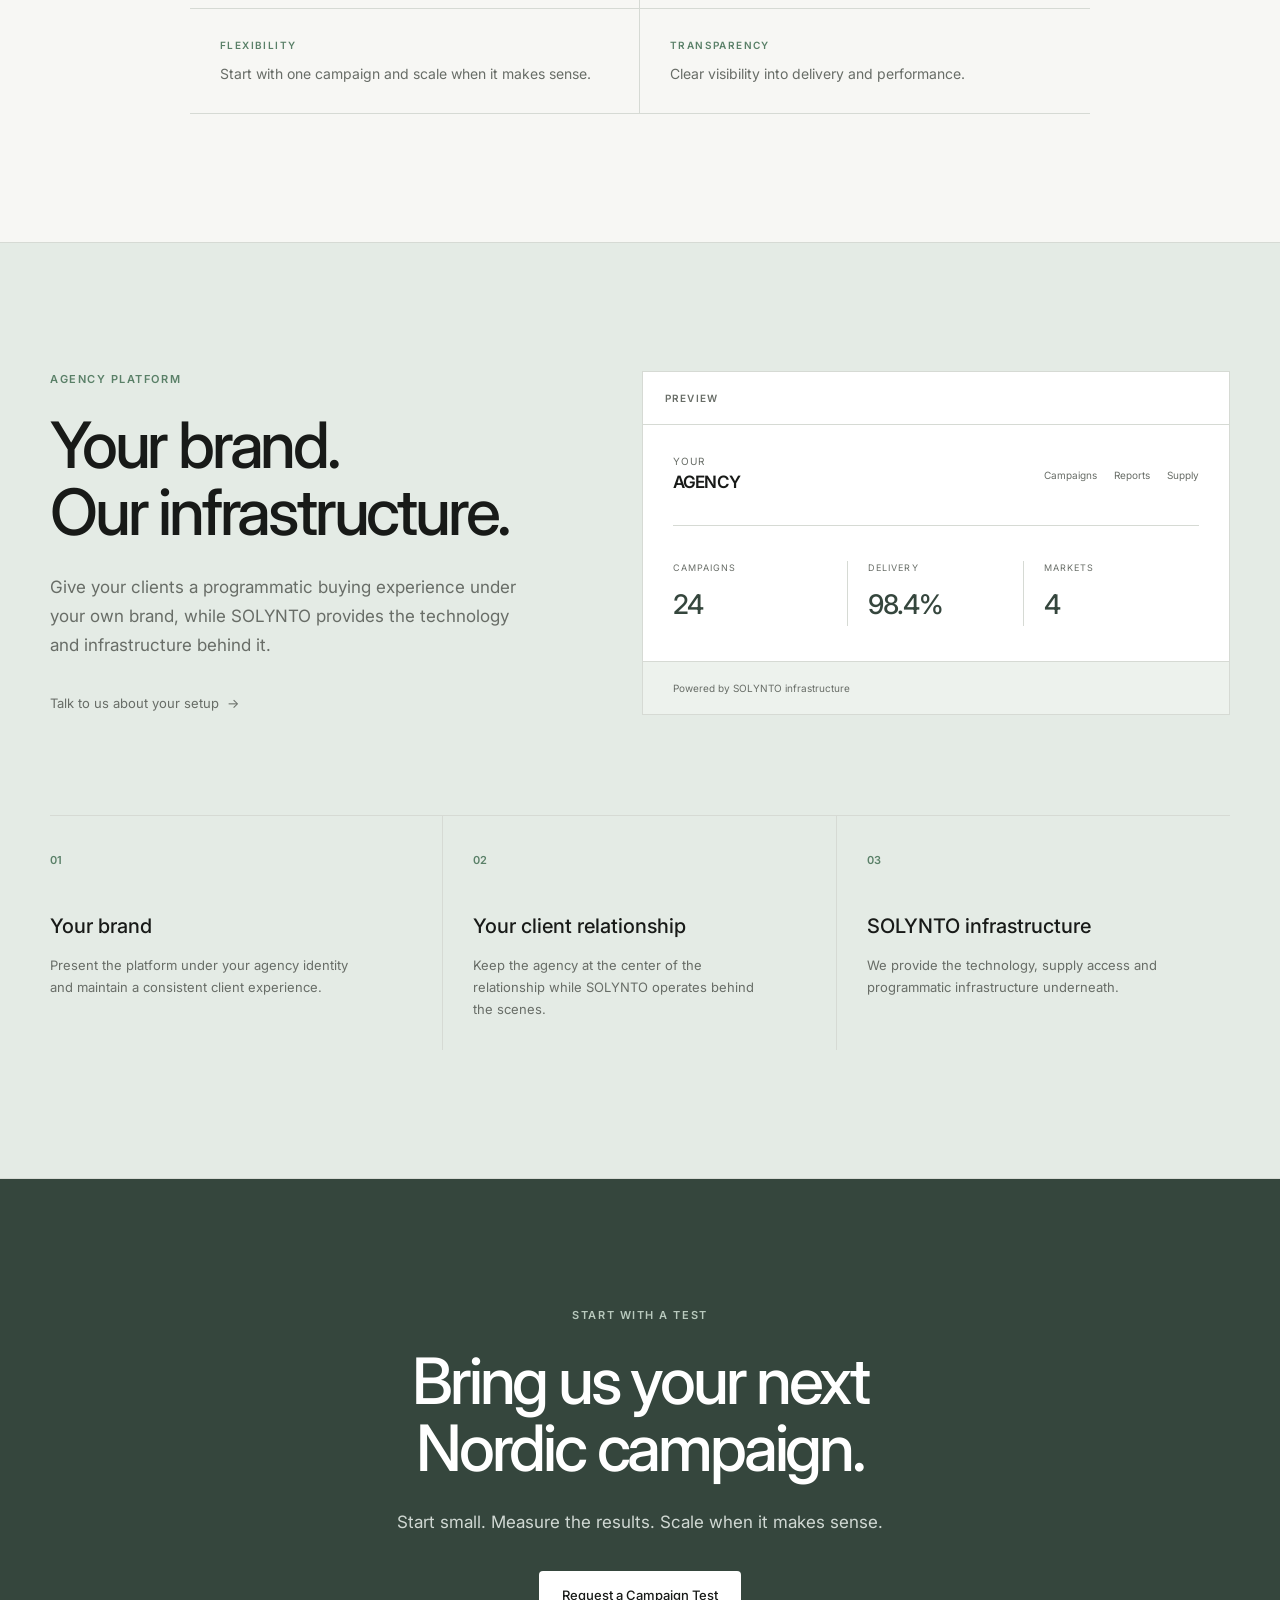
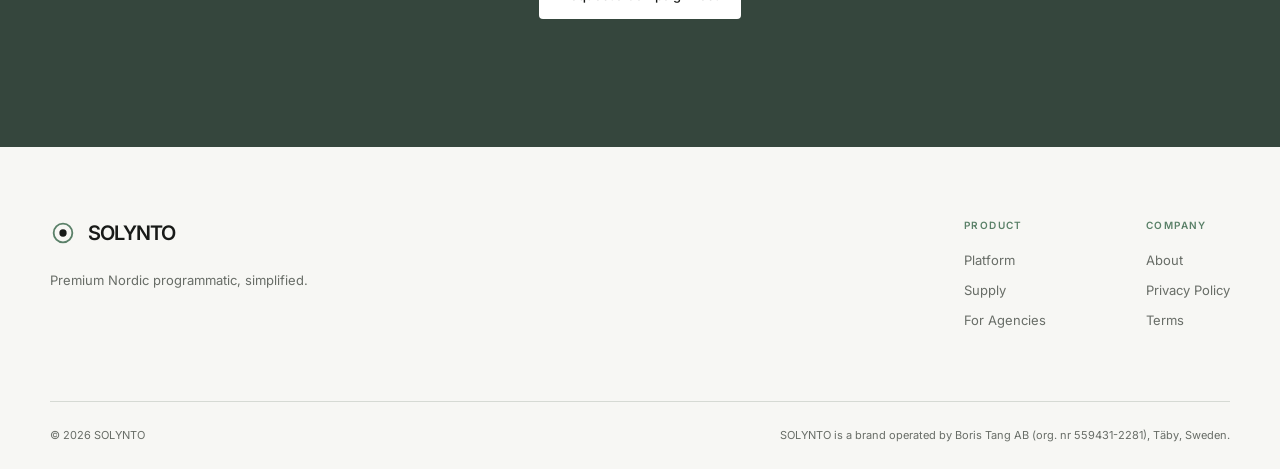
==== commit e8868b9c: "Remove 3 countries" ====
--- a/index.html
+++ b/index.html
@@ -233,7 +233,7 @@
         <div class="supply-panel">
 
           <div class="panel-title">
-            FOCUS MARKETS
+            FOCUS MARKET
           </div>
 
           <div class="market">
@@ -241,23 +241,8 @@
             <strong>Sweden</strong>
           </div>
 
-          <div class="market">
-            <span>NO</span>
-            <strong>Norway</strong>
-          </div>
-
-          <div class="market">
-            <span>DK</span>
-            <strong>Denmark</strong>
-          </div>
-
-          <div class="market">
-            <span>FI</span>
-            <strong>Finland</strong>
-          </div>
-
           <div class="panel-bottom">
-            Nordic-first programmatic supply
+            Nordic-first programmatic supply(Norway, Denmark, Finland will be next)
           </div>
 
         </div>
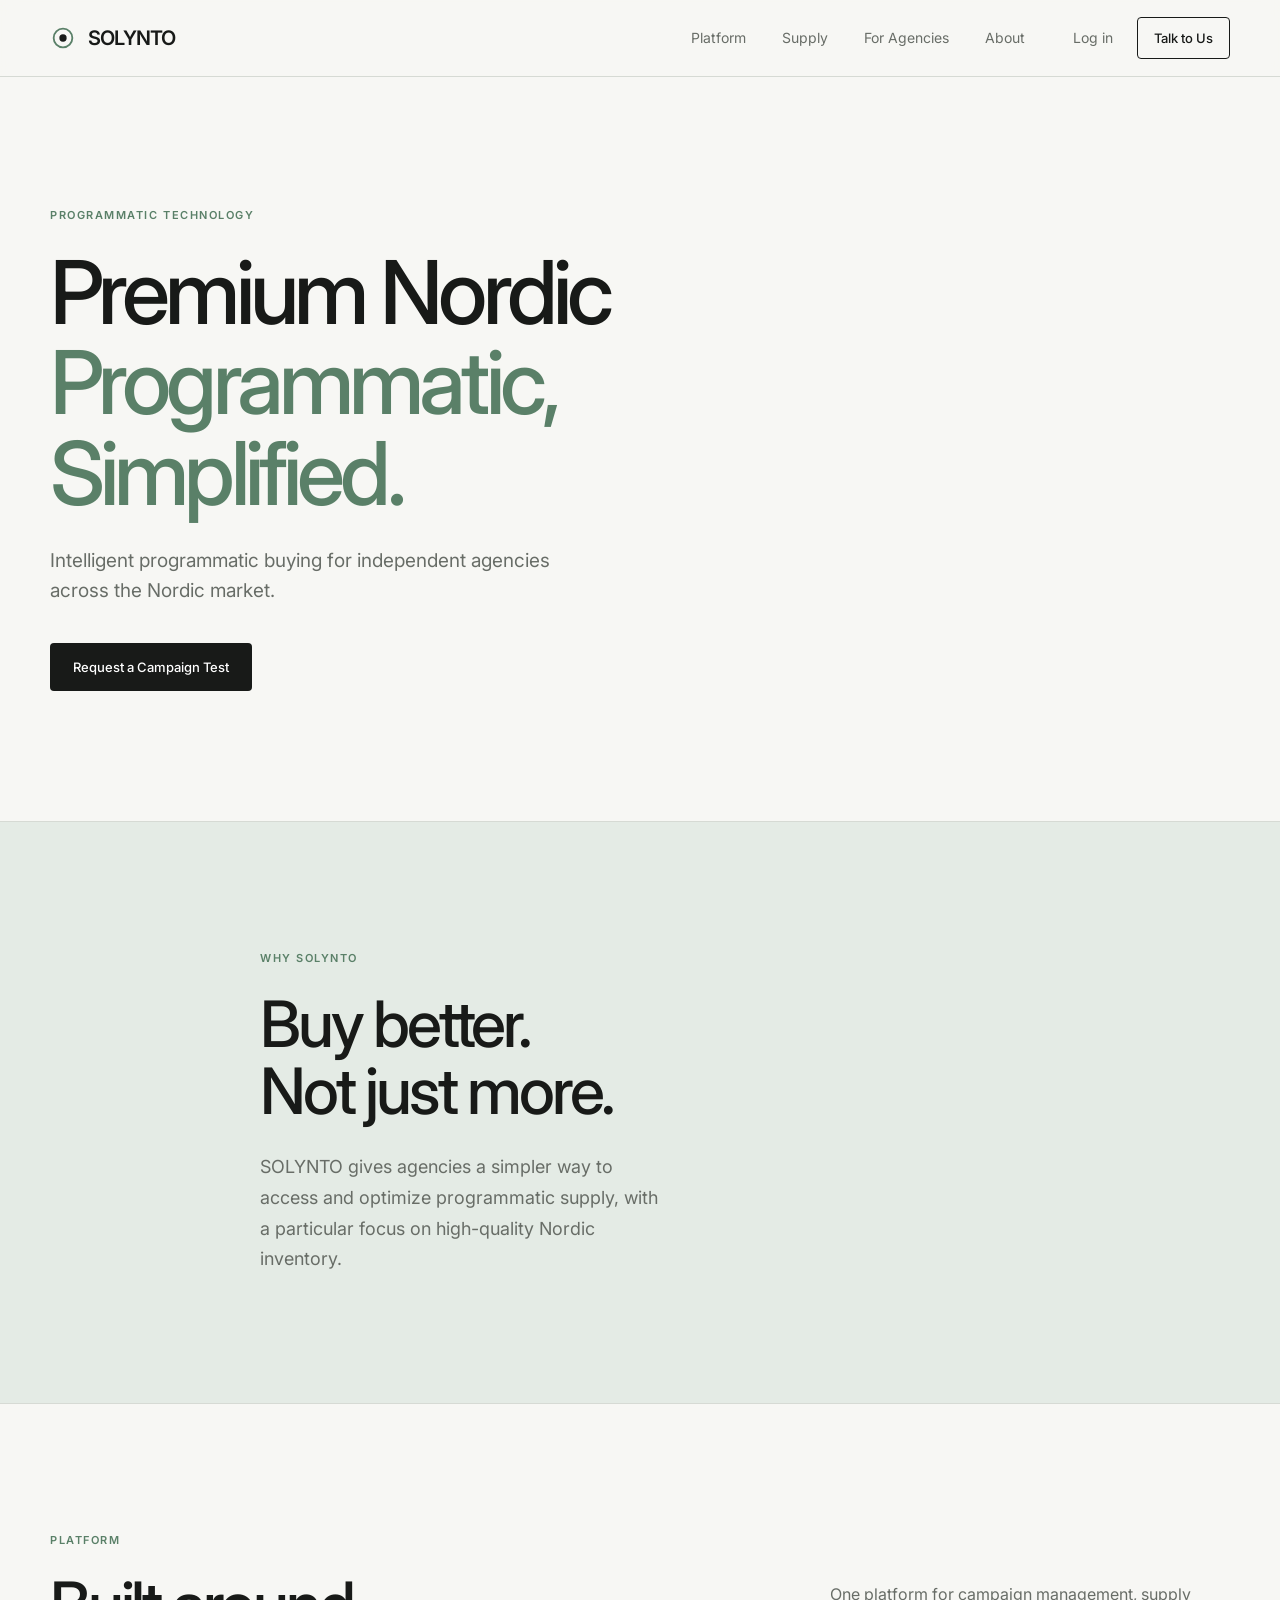
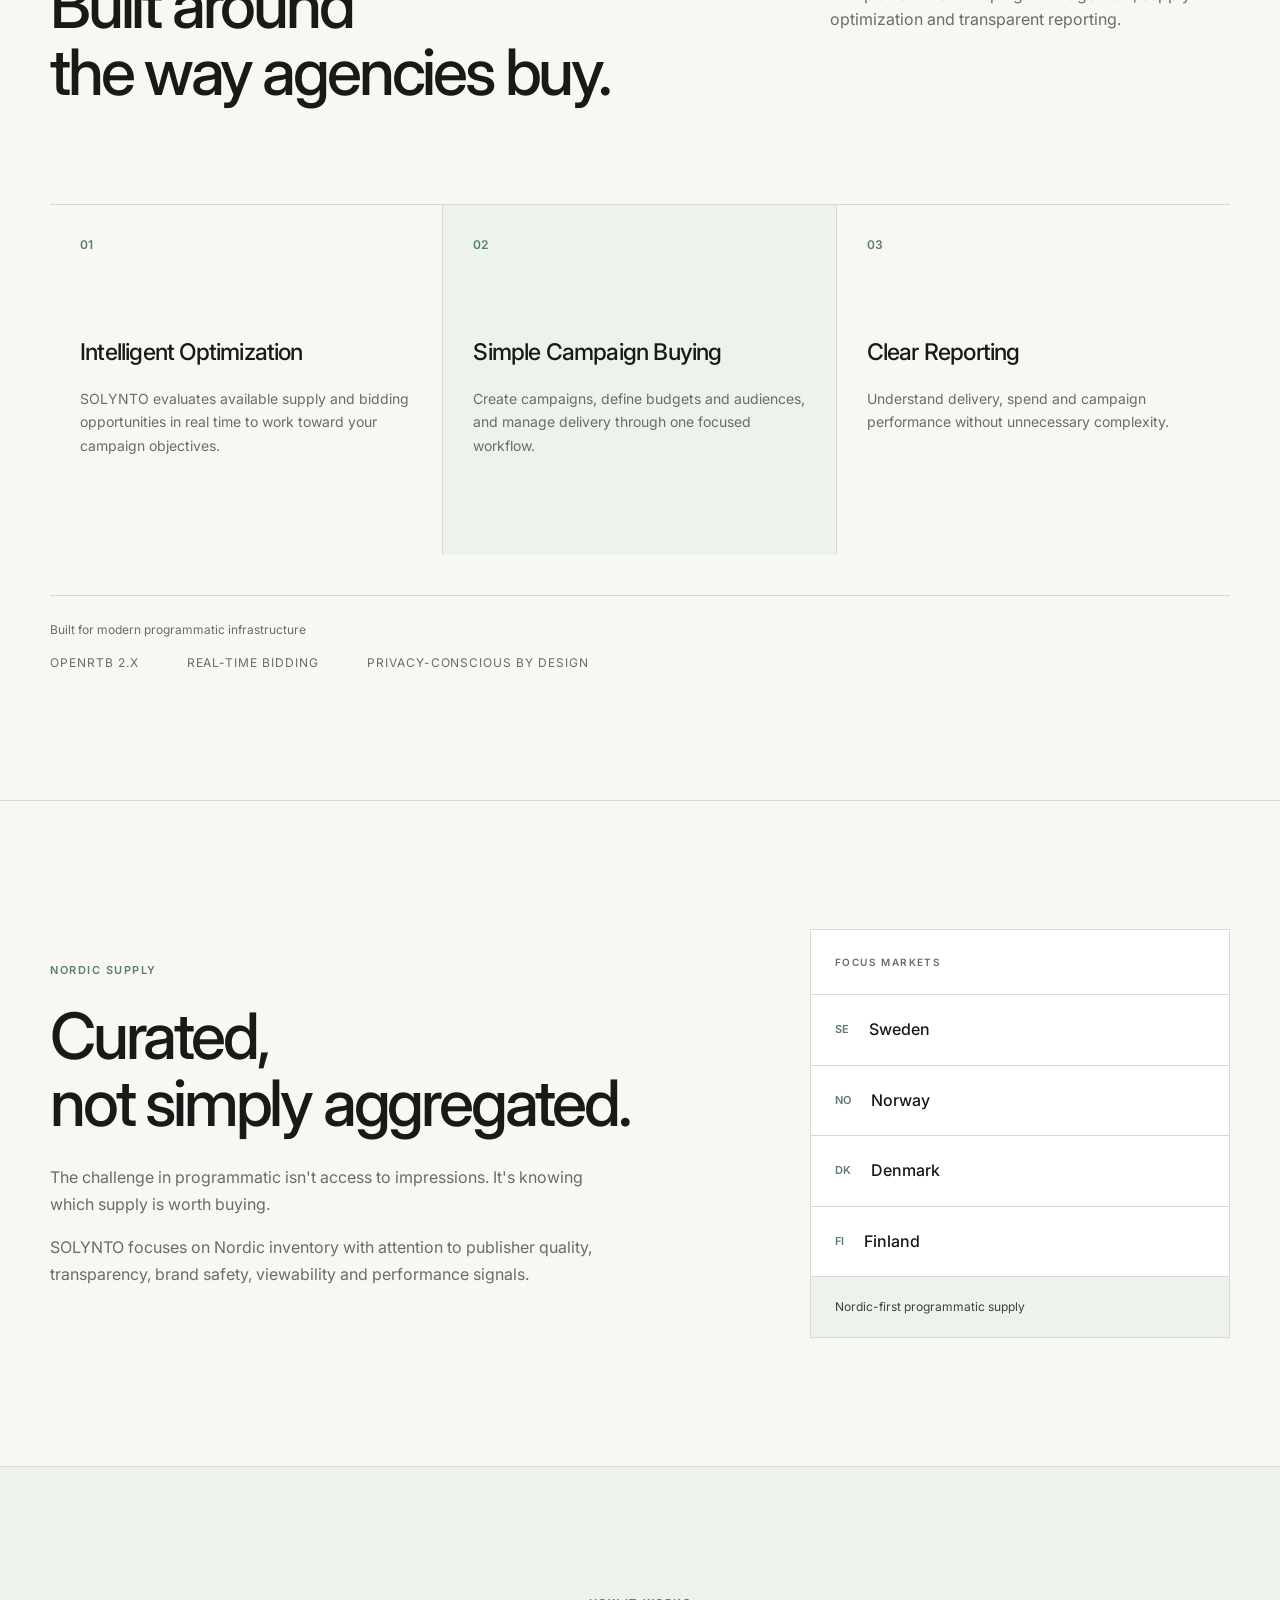
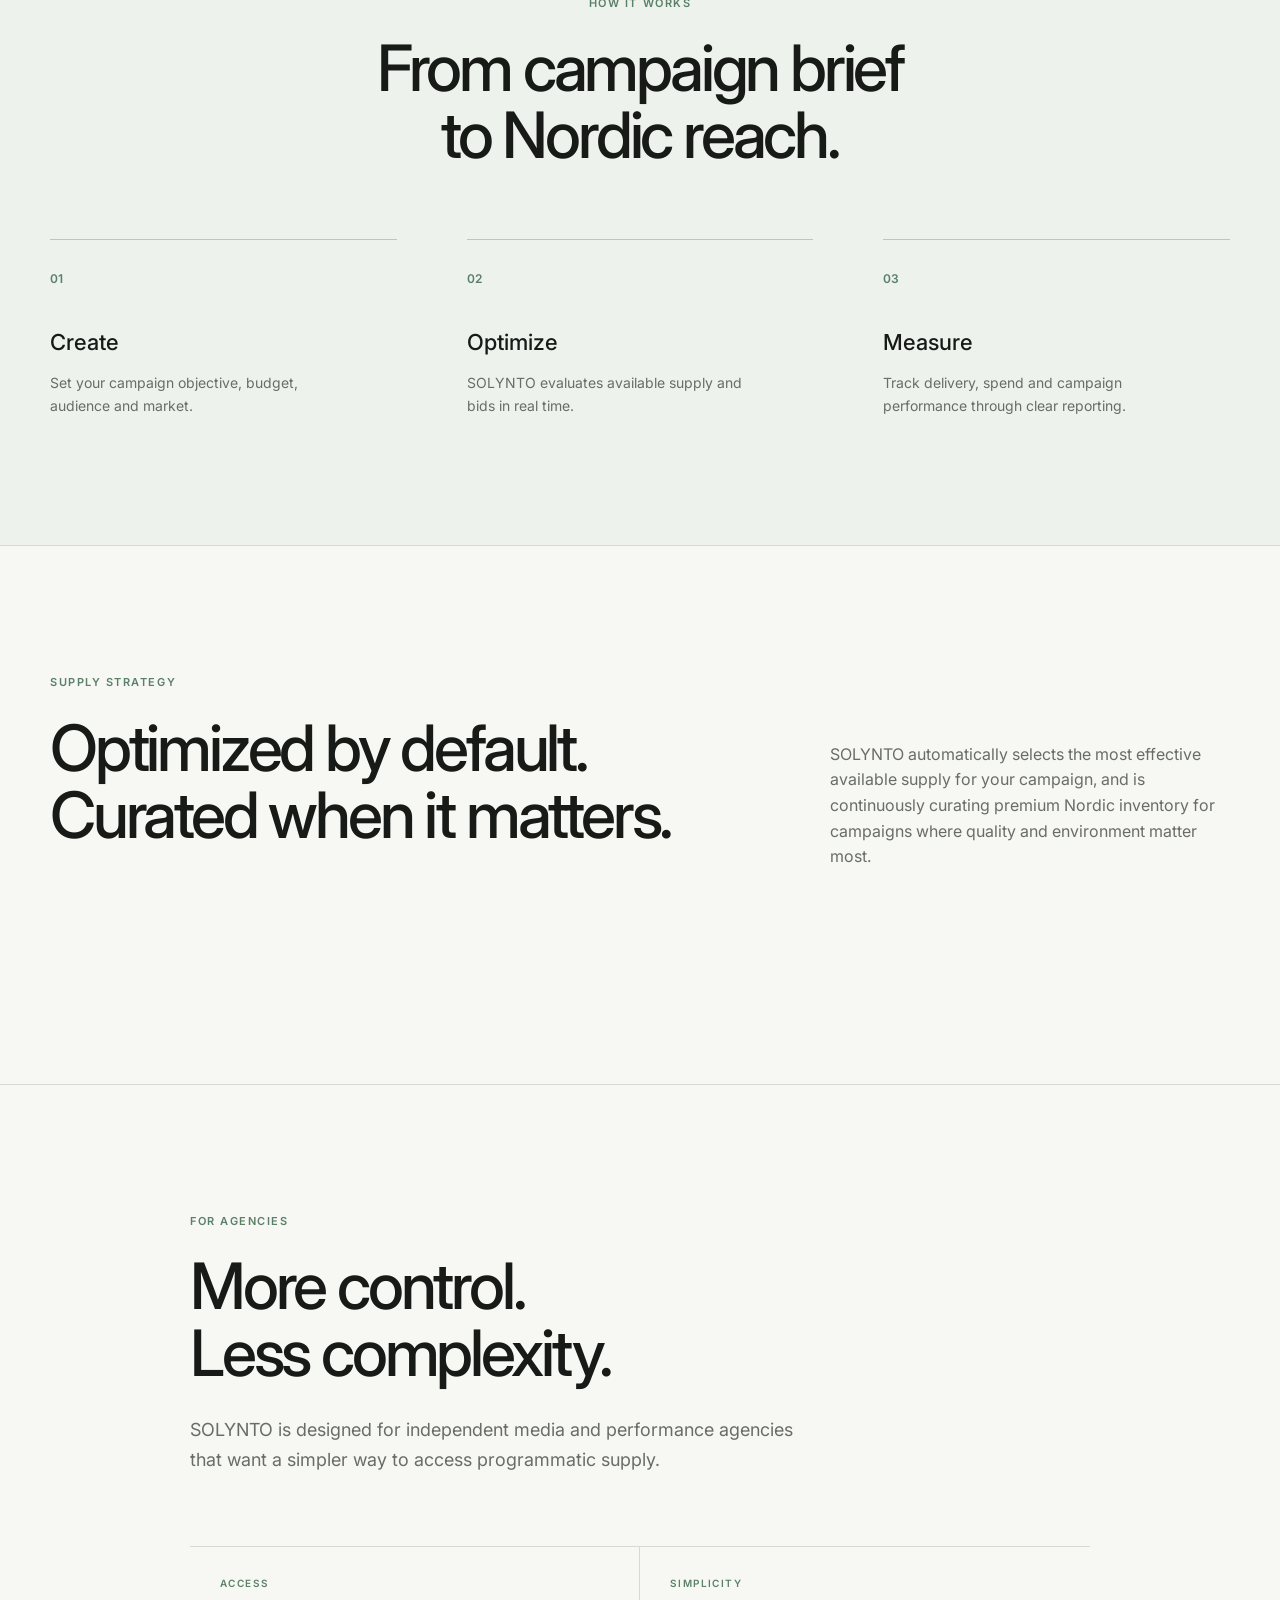
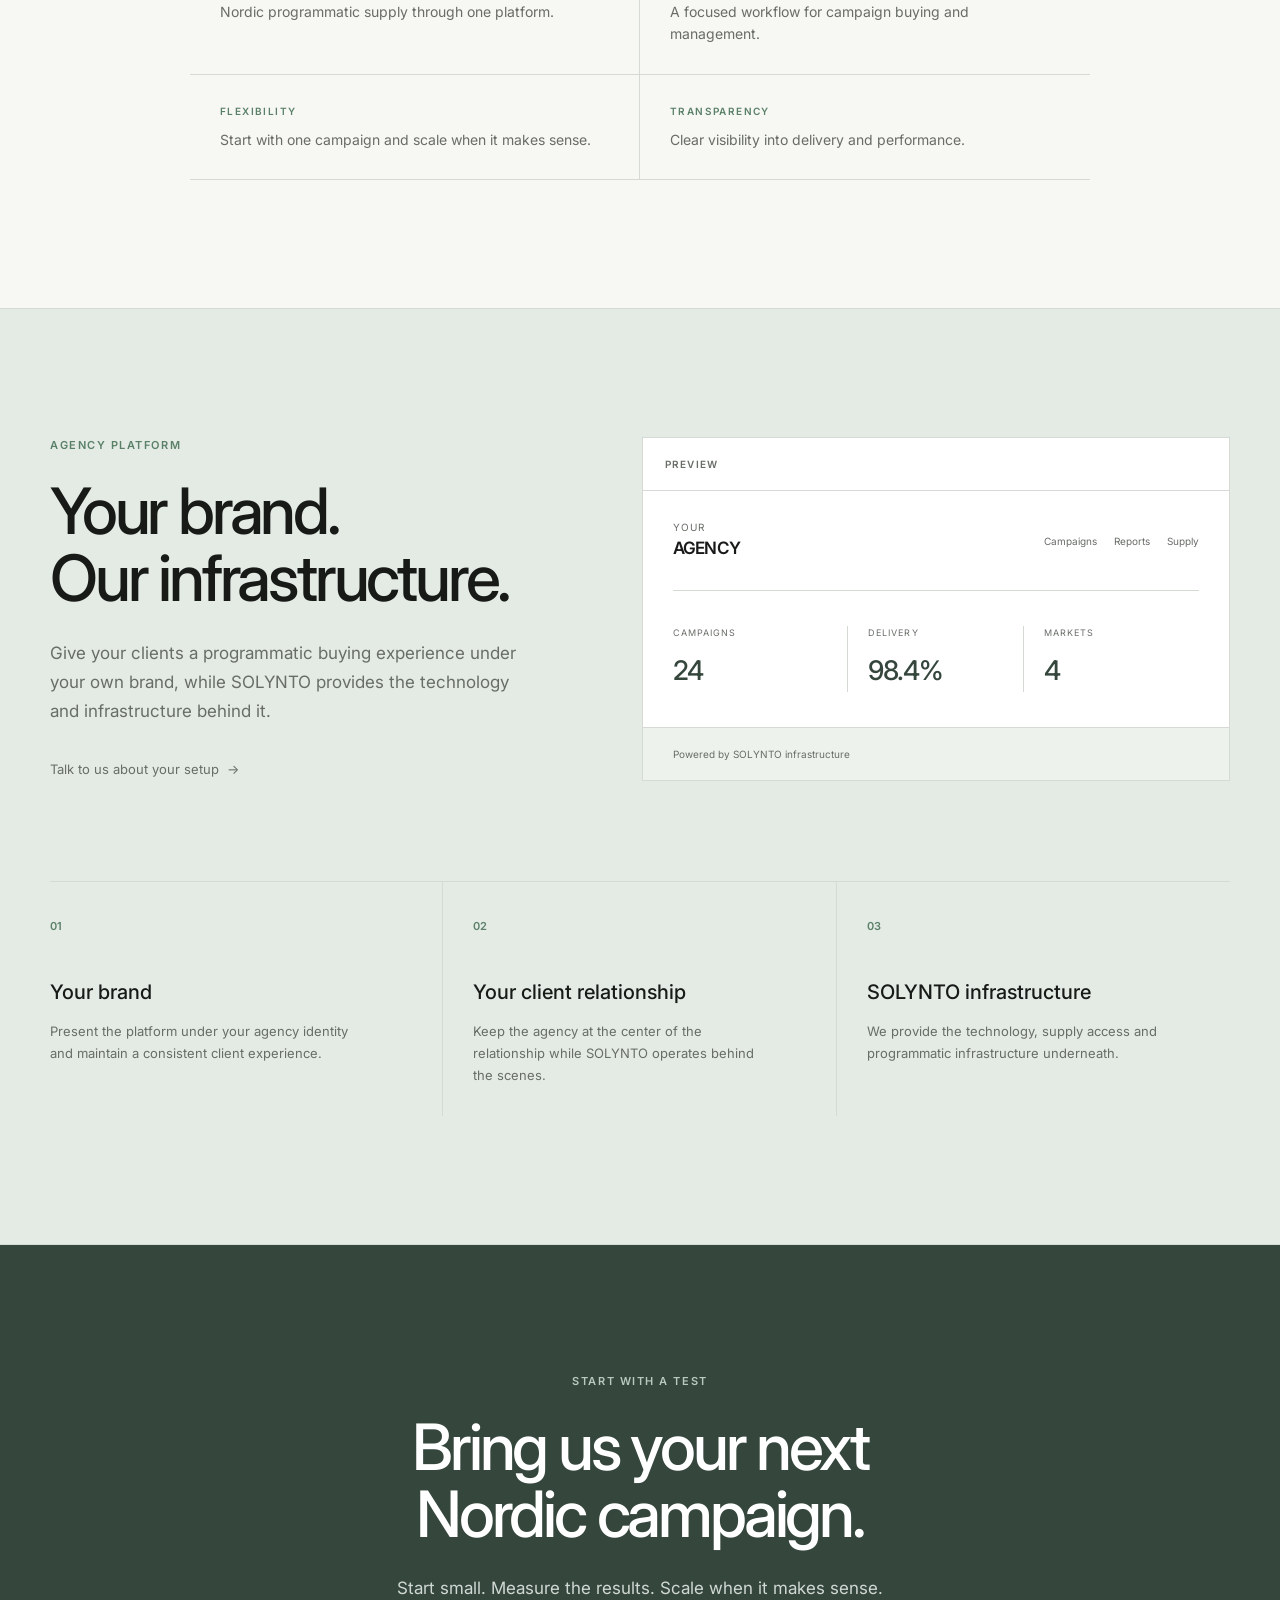
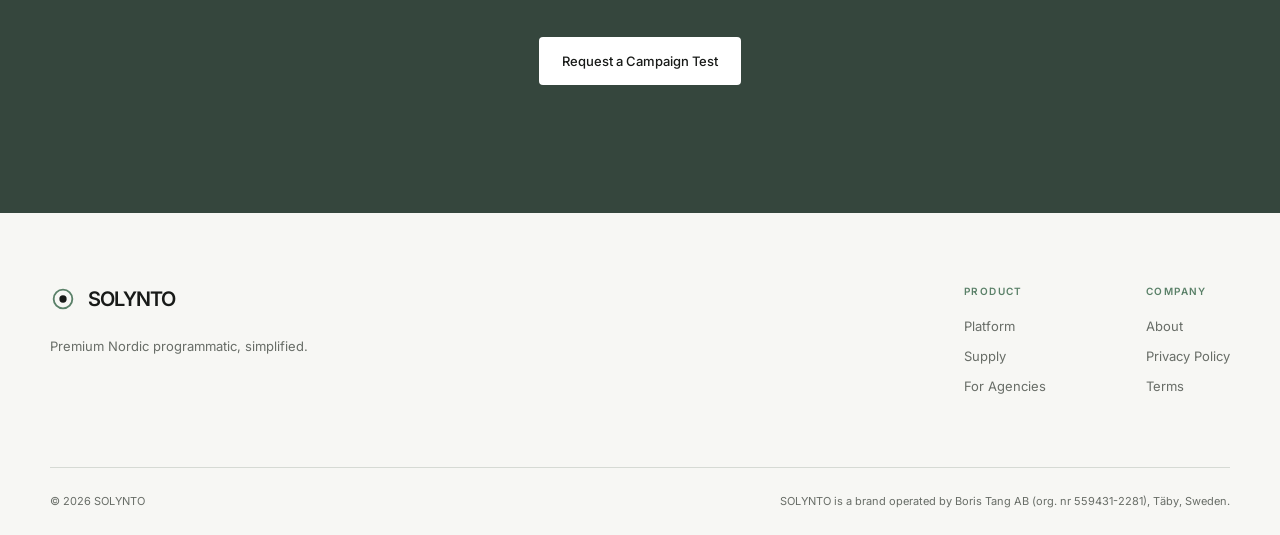
==== commit e51875a9: "Revert "Remove 3 countries" This reverts commit e8868b9c600d8f7876dac06feefad9e7e6801036." ====
--- a/index.html
+++ b/index.html
@@ -233,7 +233,7 @@
         <div class="supply-panel">
 
           <div class="panel-title">
-            FOCUS MARKET
+            FOCUS MARKETS
           </div>
 
           <div class="market">
@@ -241,8 +241,23 @@
             <strong>Sweden</strong>
           </div>
 
+          <div class="market">
+            <span>NO</span>
+            <strong>Norway</strong>
+          </div>
+
+          <div class="market">
+            <span>DK</span>
+            <strong>Denmark</strong>
+          </div>
+
+          <div class="market">
+            <span>FI</span>
+            <strong>Finland</strong>
+          </div>
+
           <div class="panel-bottom">
-            Nordic-first programmatic supply(Norway, Denmark, Finland will be next)
+            Nordic-first programmatic supply
           </div>
 
         </div>
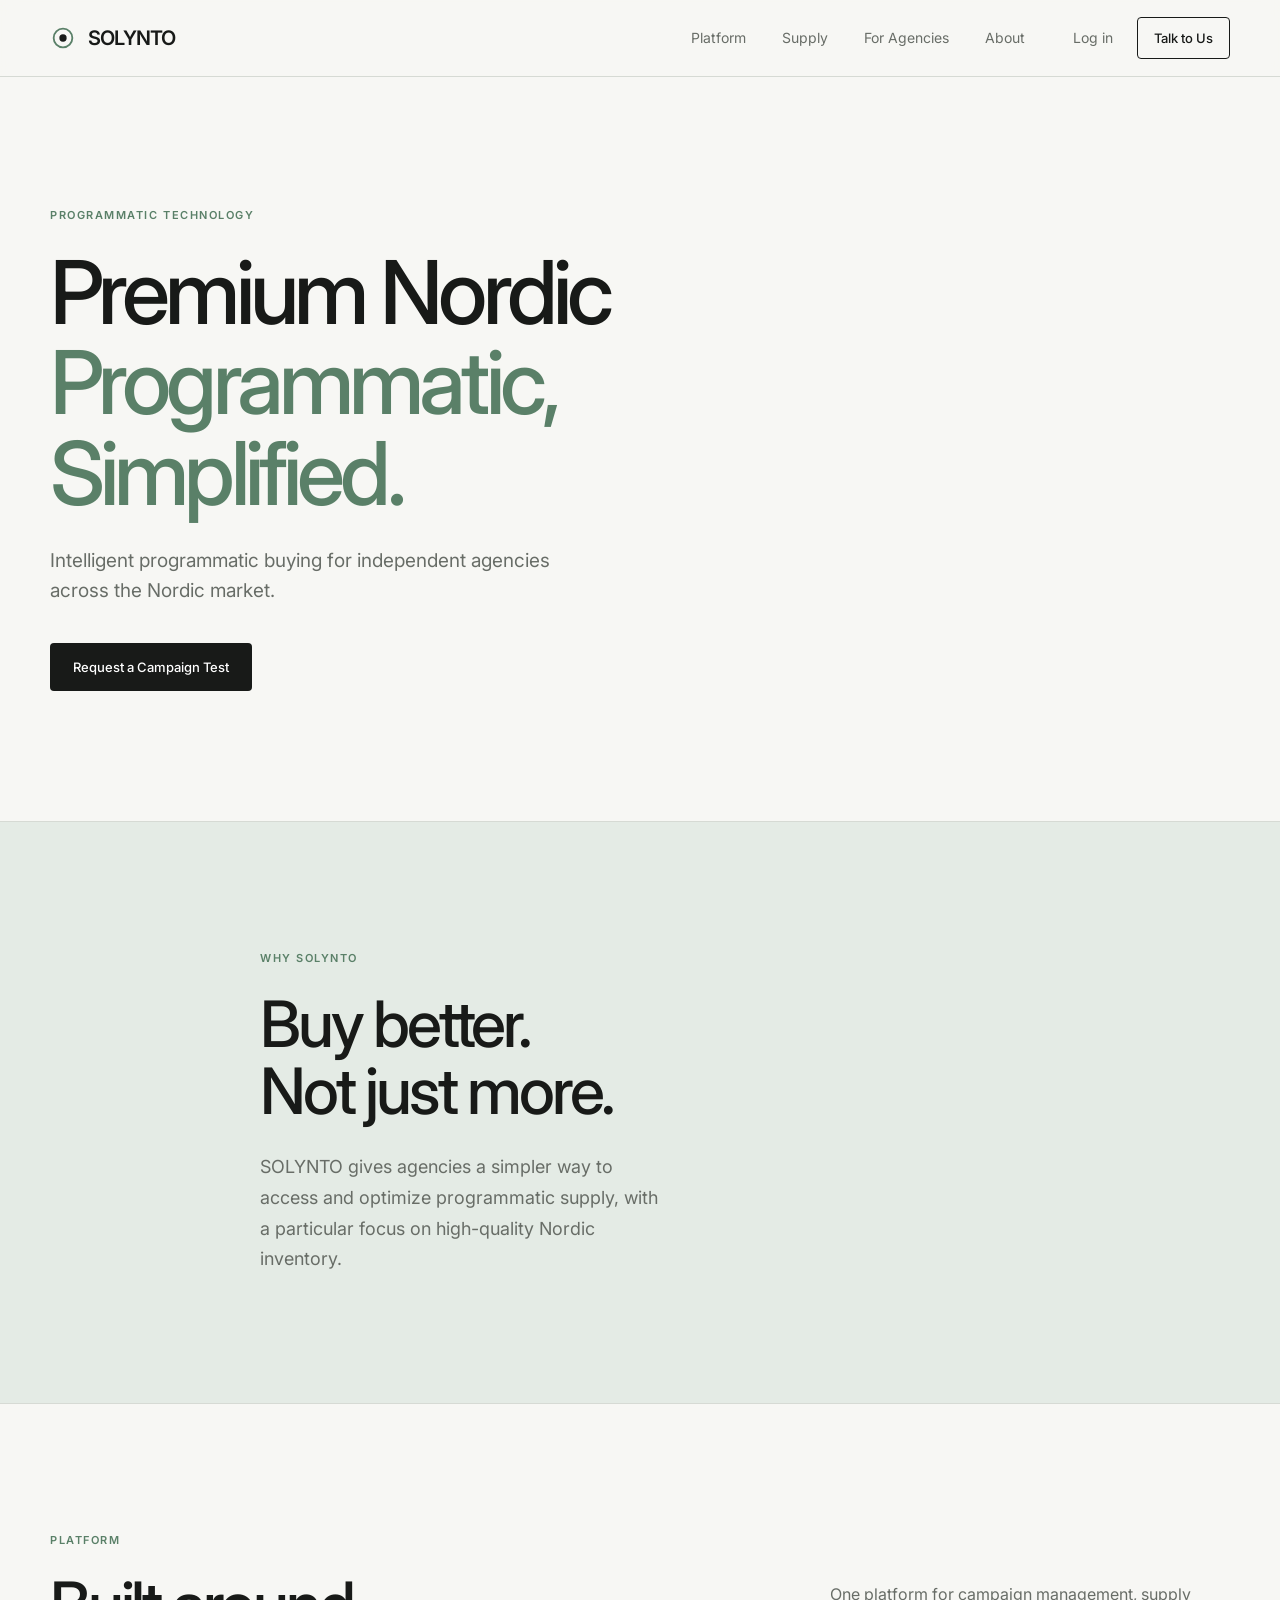
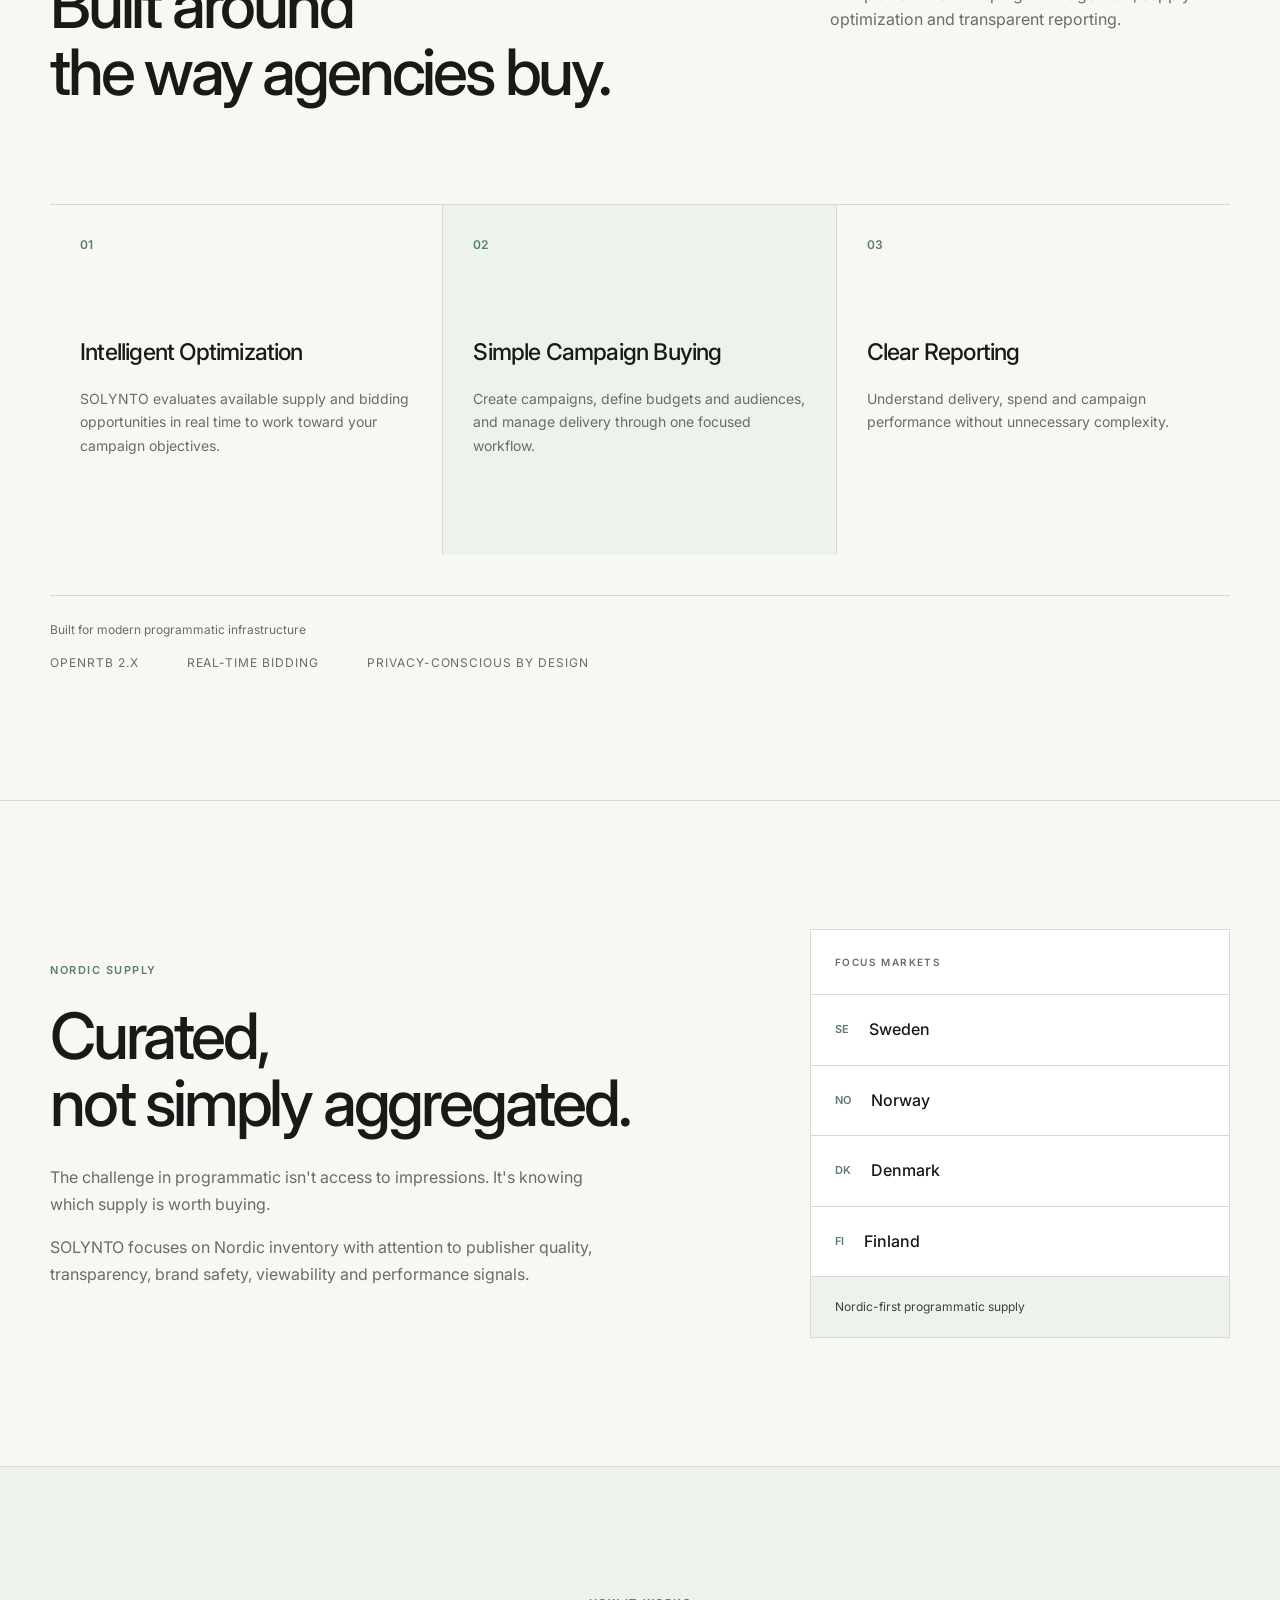
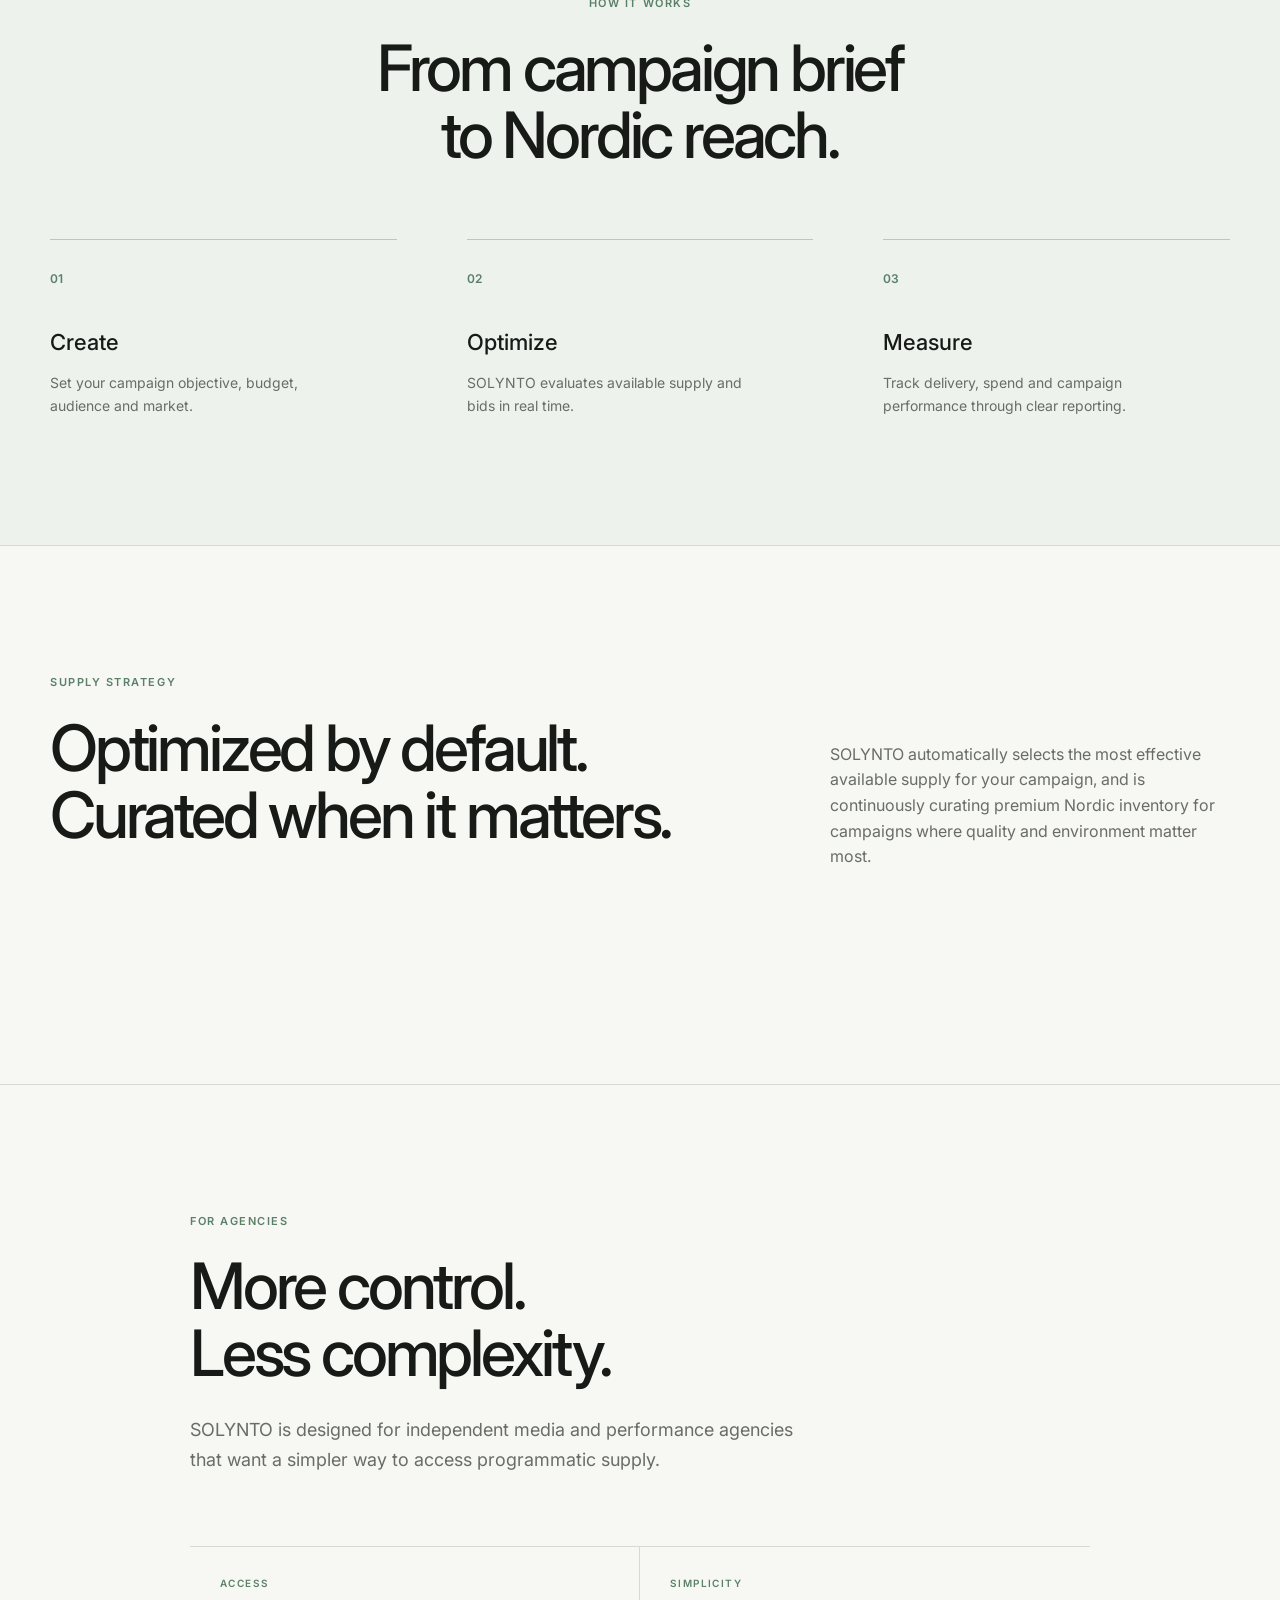
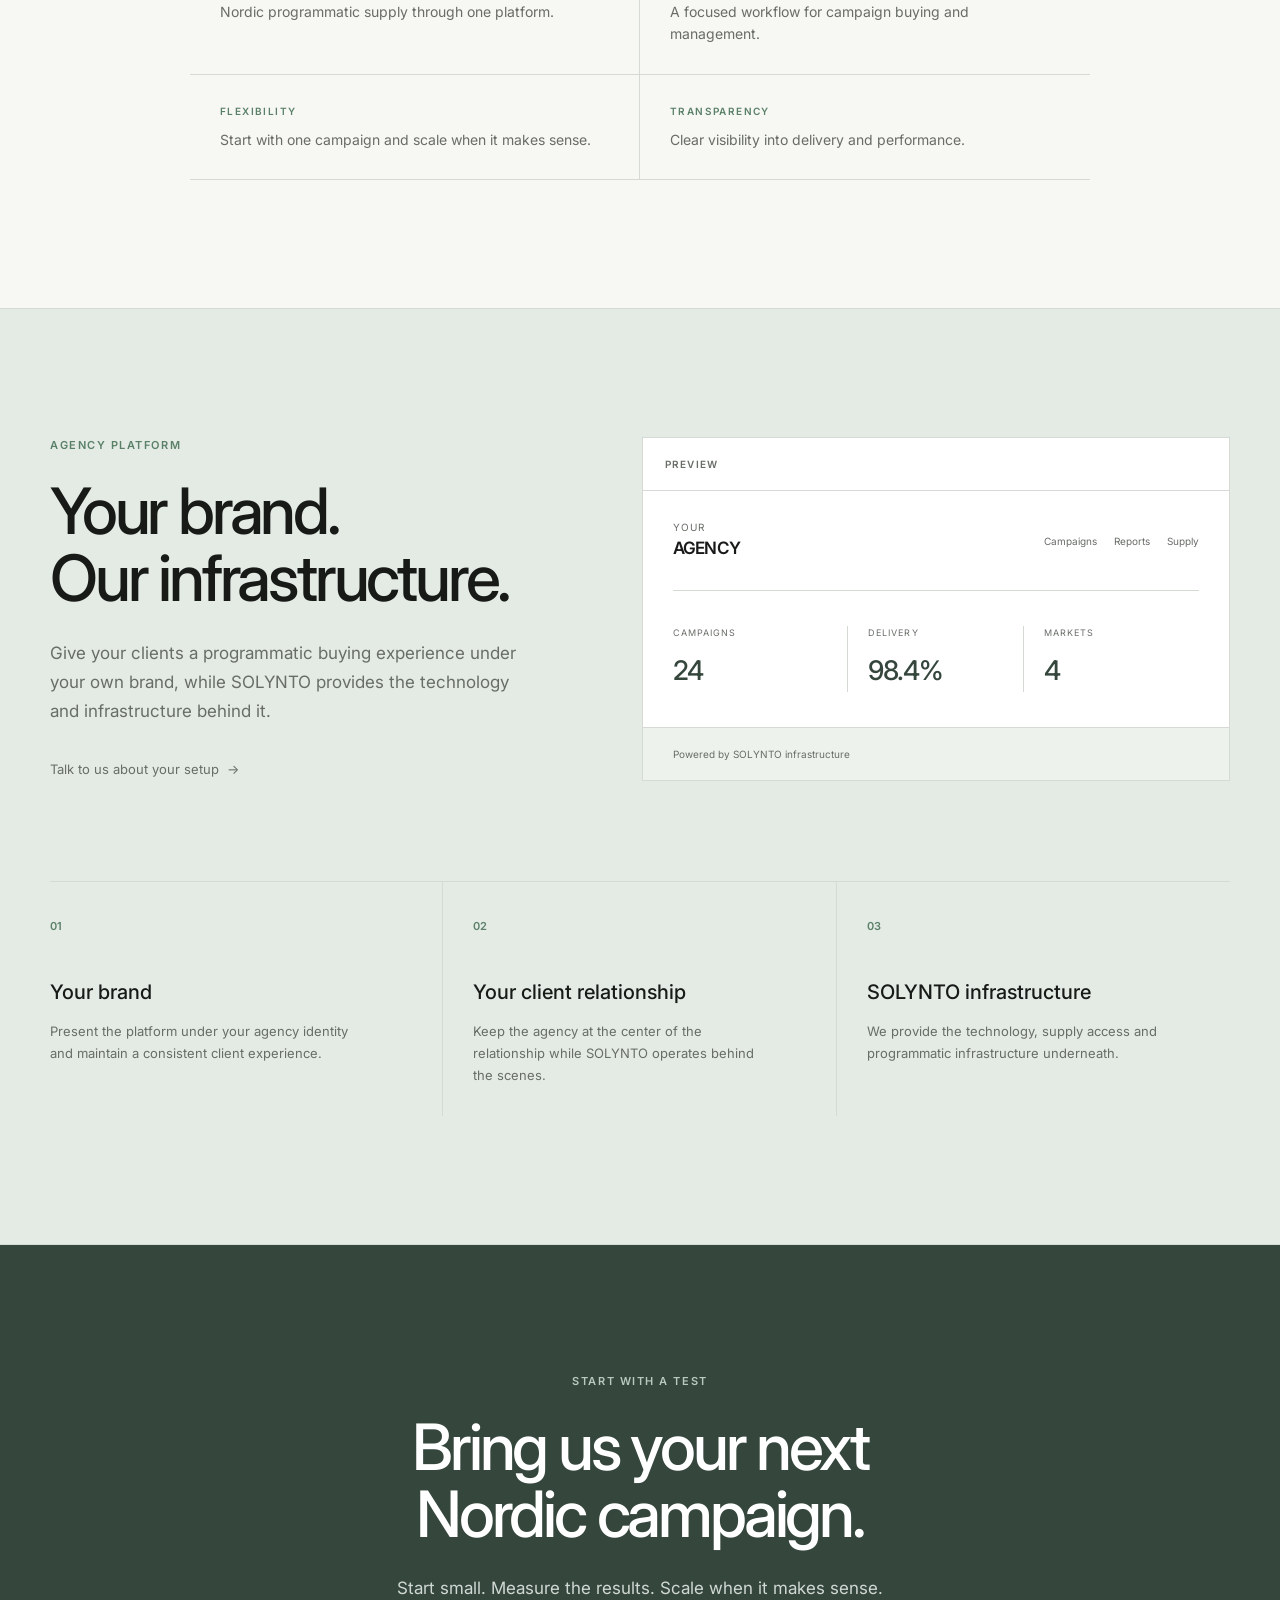
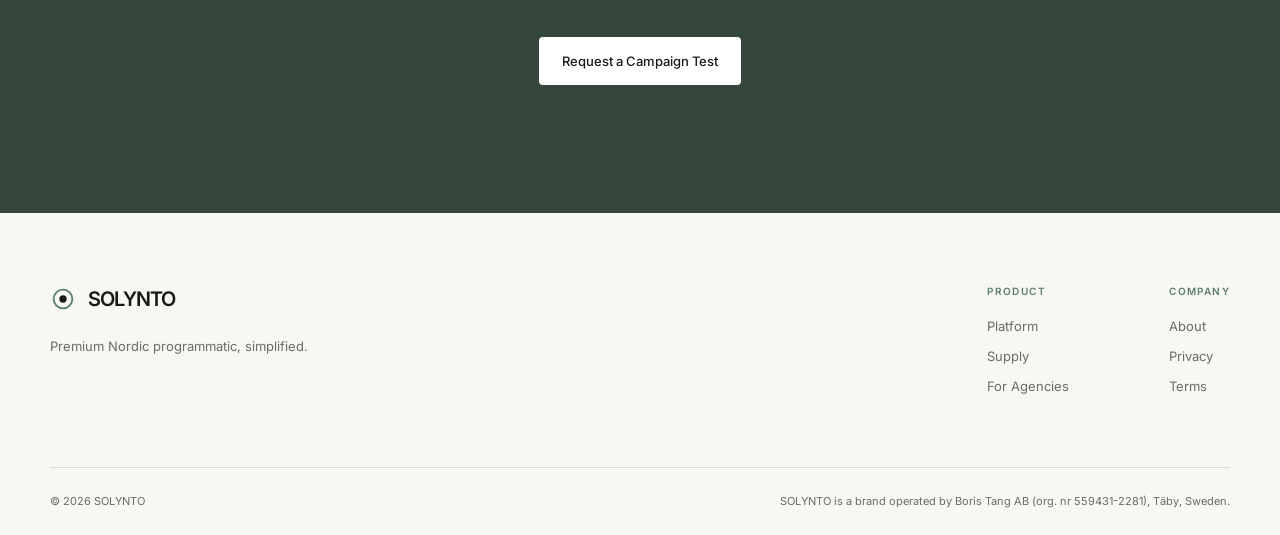
==== commit f184614e: "Press" ====
--- a/index.html
+++ b/index.html
@@ -591,7 +591,7 @@
         <div>
           <span>COMPANY</span>
           <a href="about.html">About</a>
-          <a href="privacy.html">Privacy Policy</a>
+          <a href="privacy.html">Privacy</a>
           <a href="terms.html">Terms</a>
         </div>
 
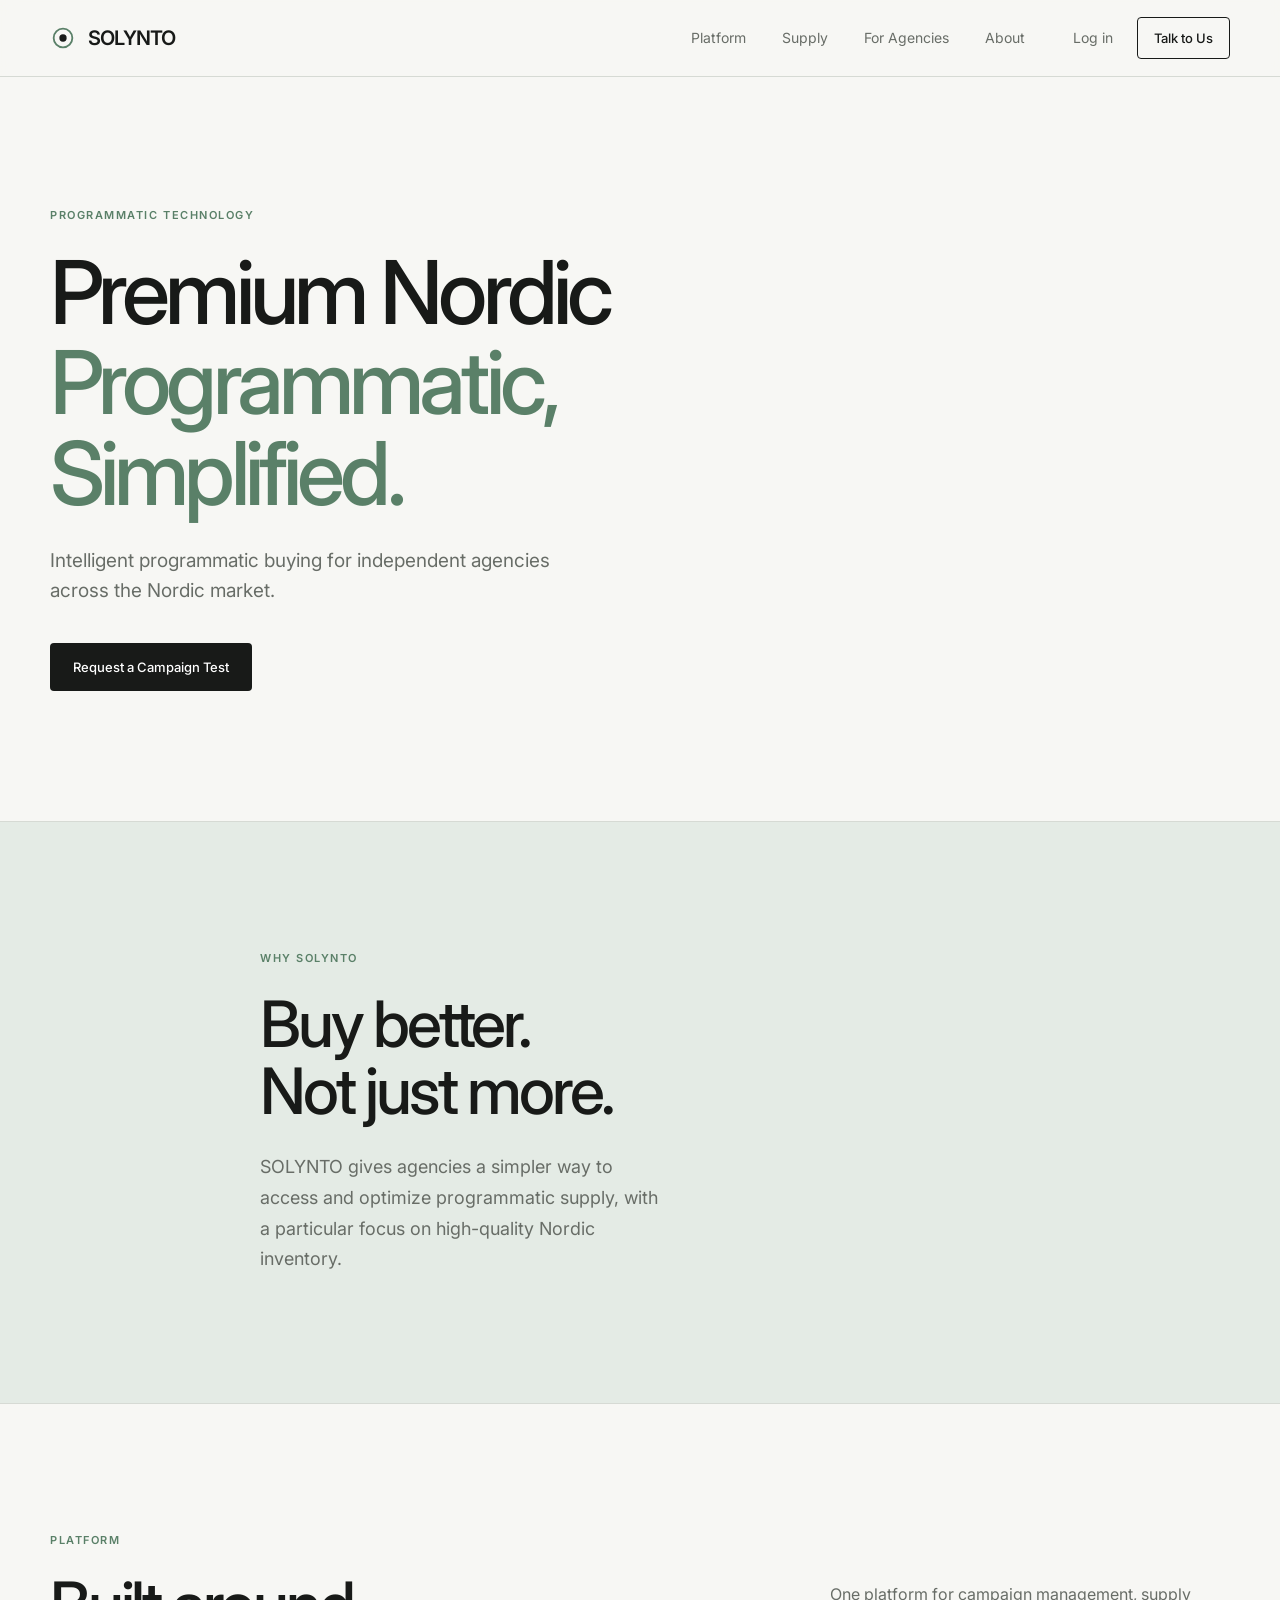
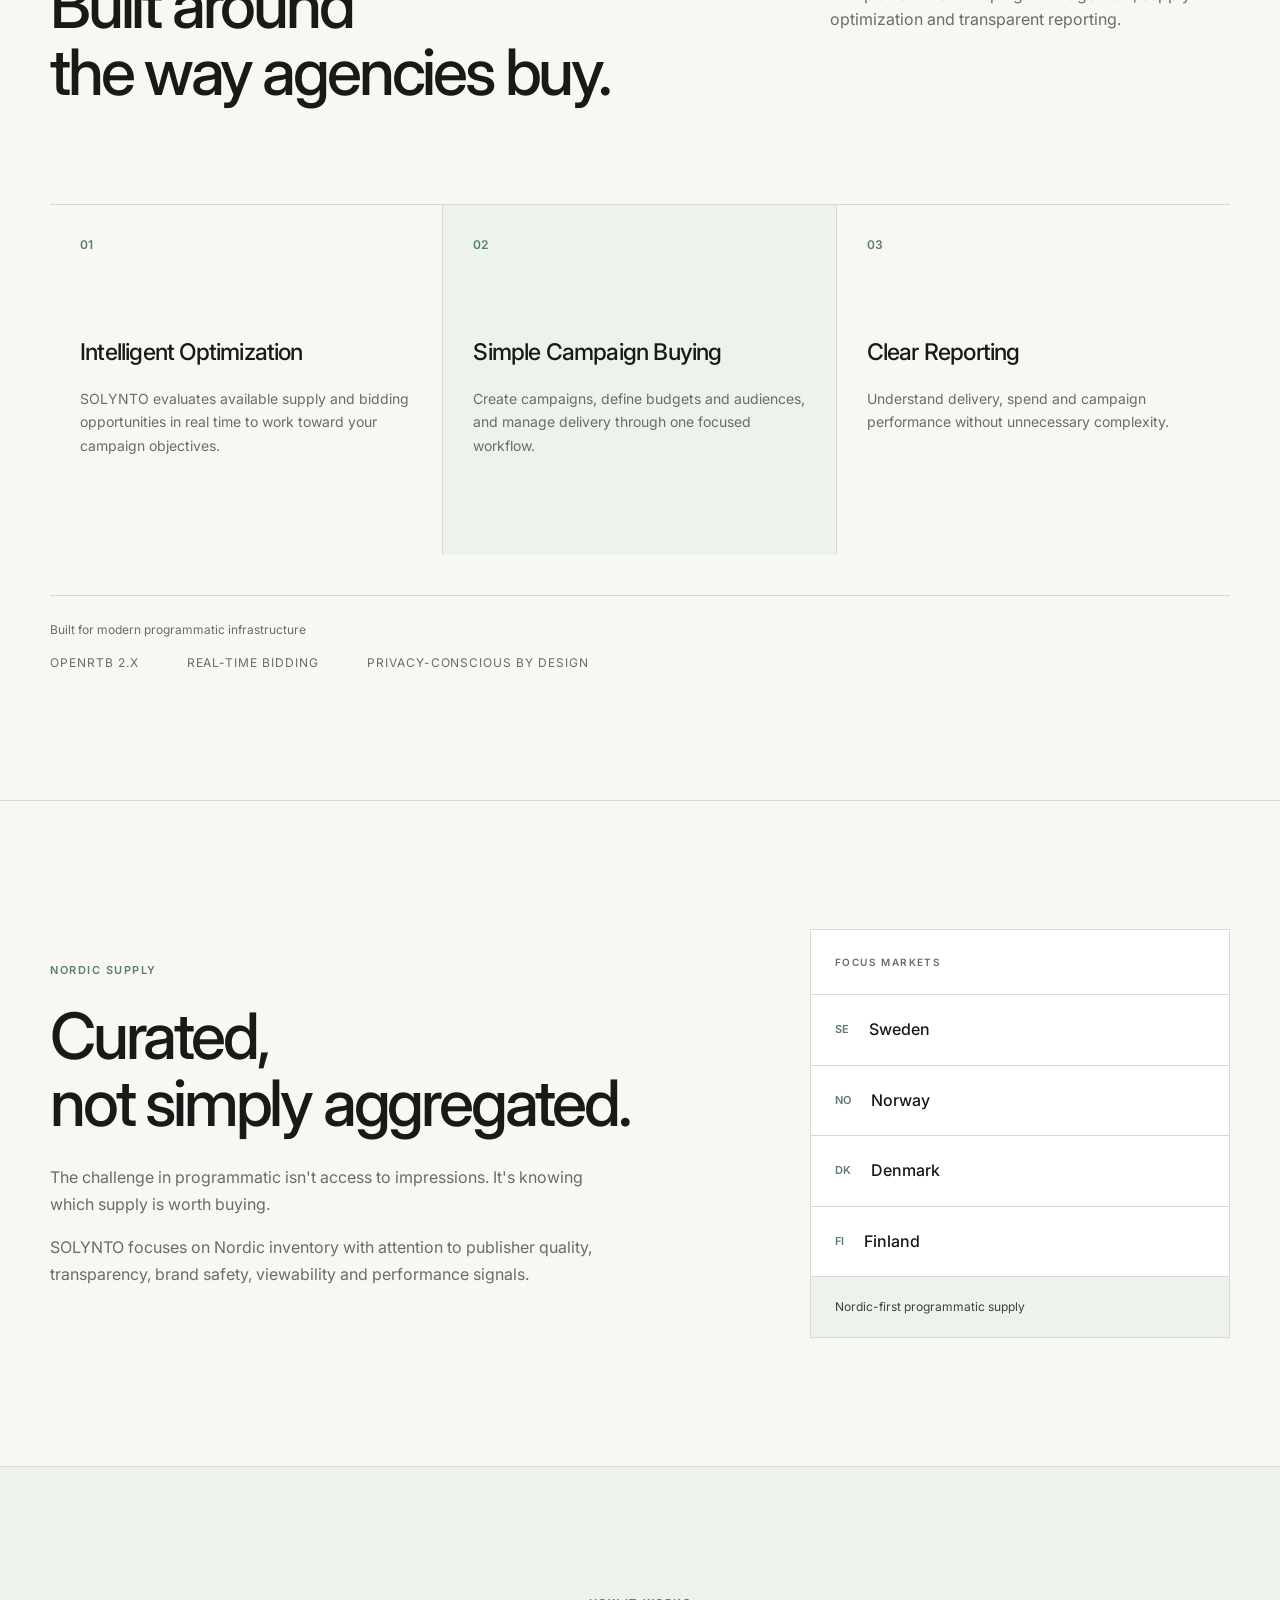
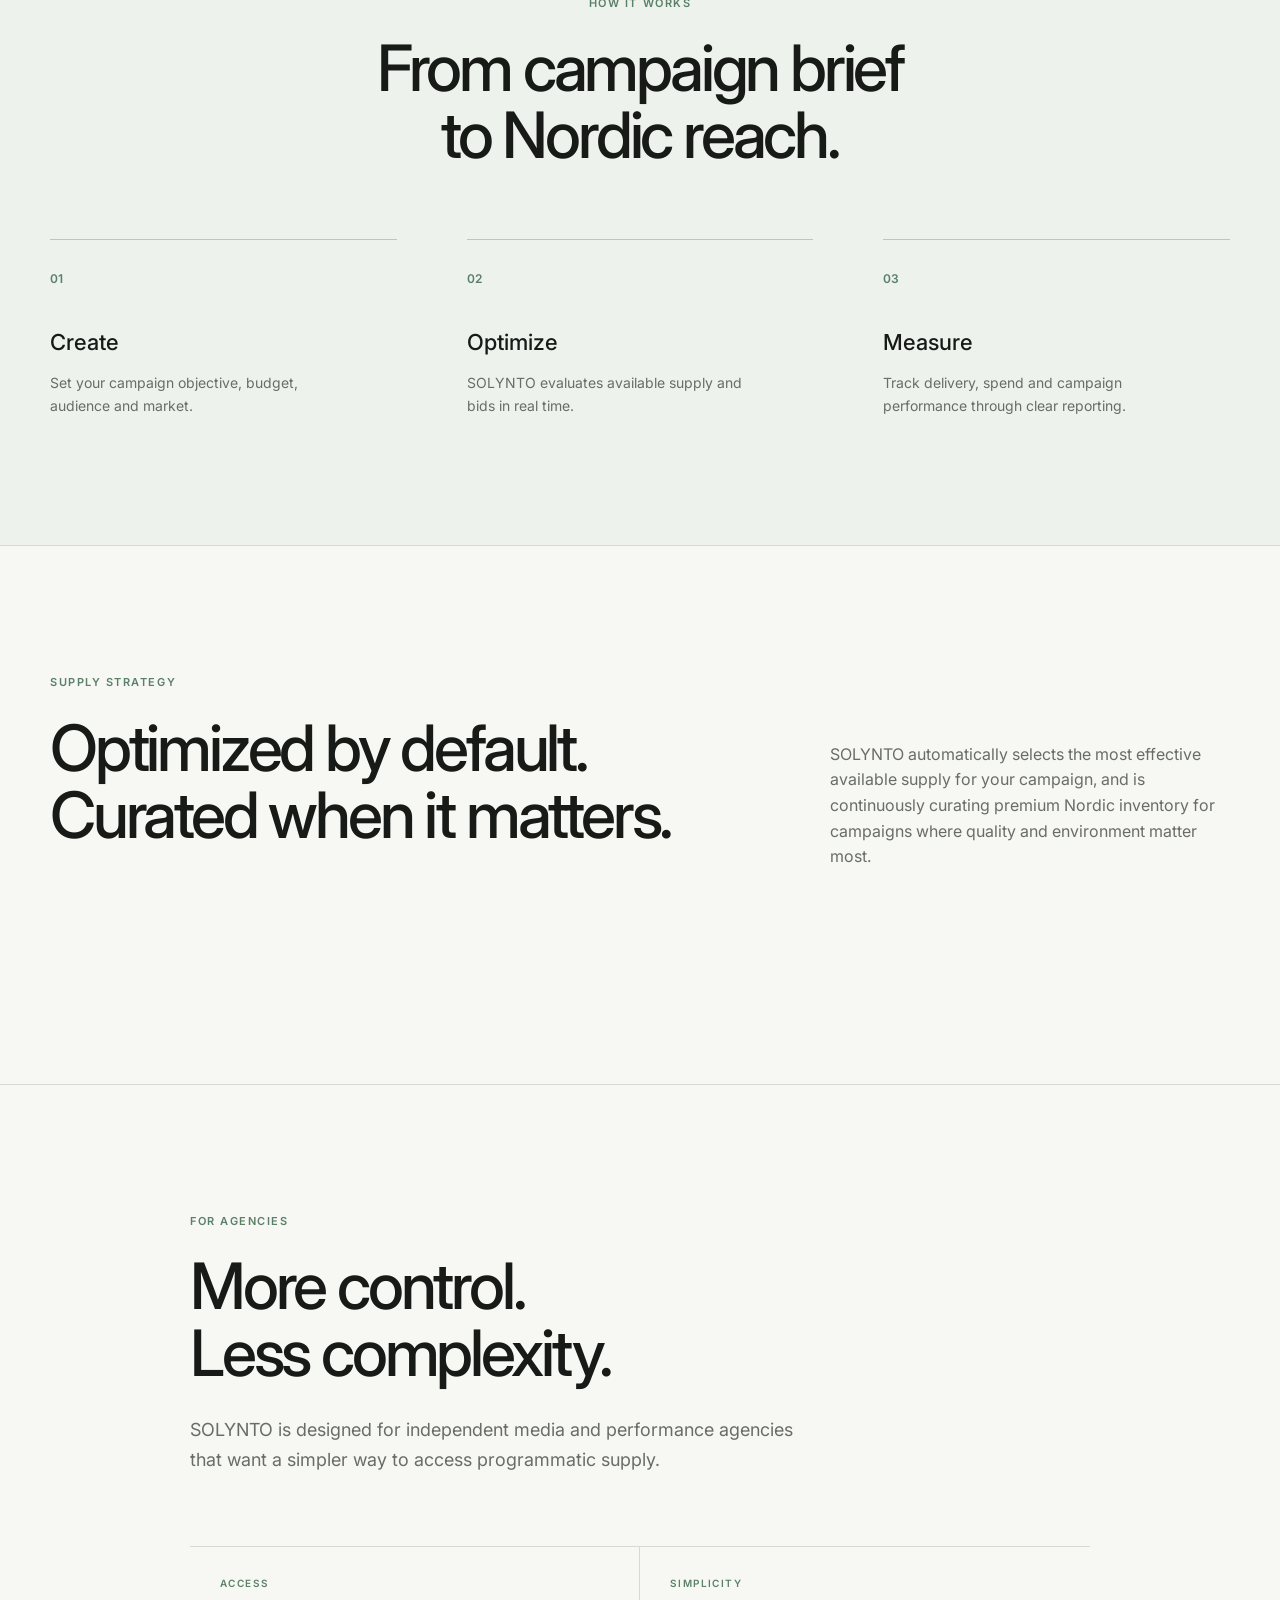
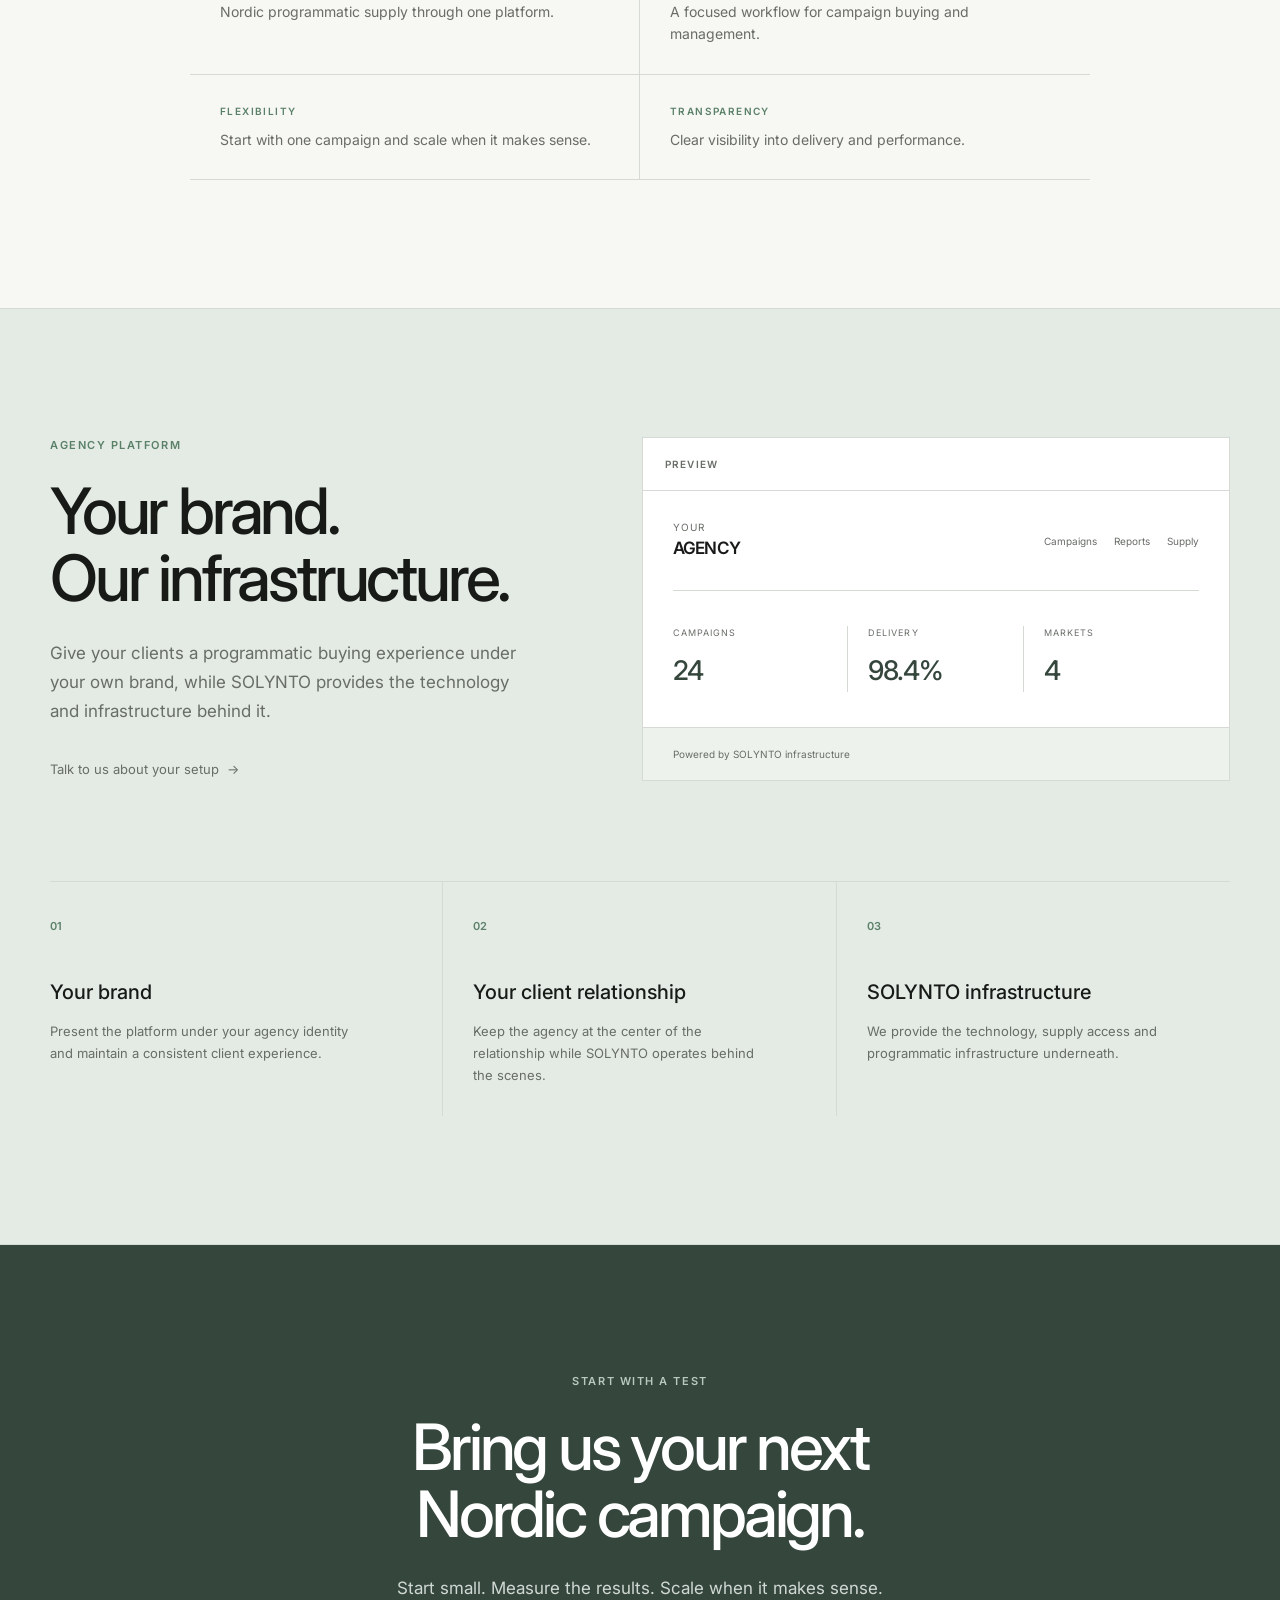
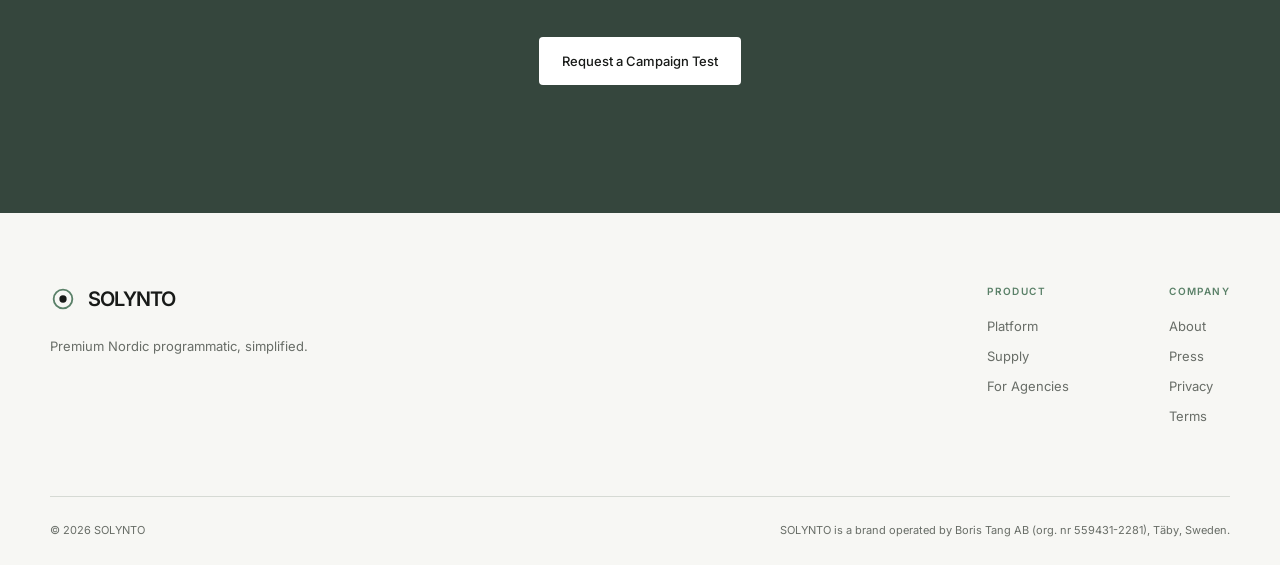
==== commit 48559459: "Homepage footer: add Press link" ====
--- a/index.html
+++ b/index.html
@@ -591,6 +591,7 @@
         <div>
           <span>COMPANY</span>
           <a href="about.html">About</a>
+          <a href="press/">Press</a>
           <a href="privacy.html">Privacy</a>
           <a href="terms.html">Terms</a>
         </div>
